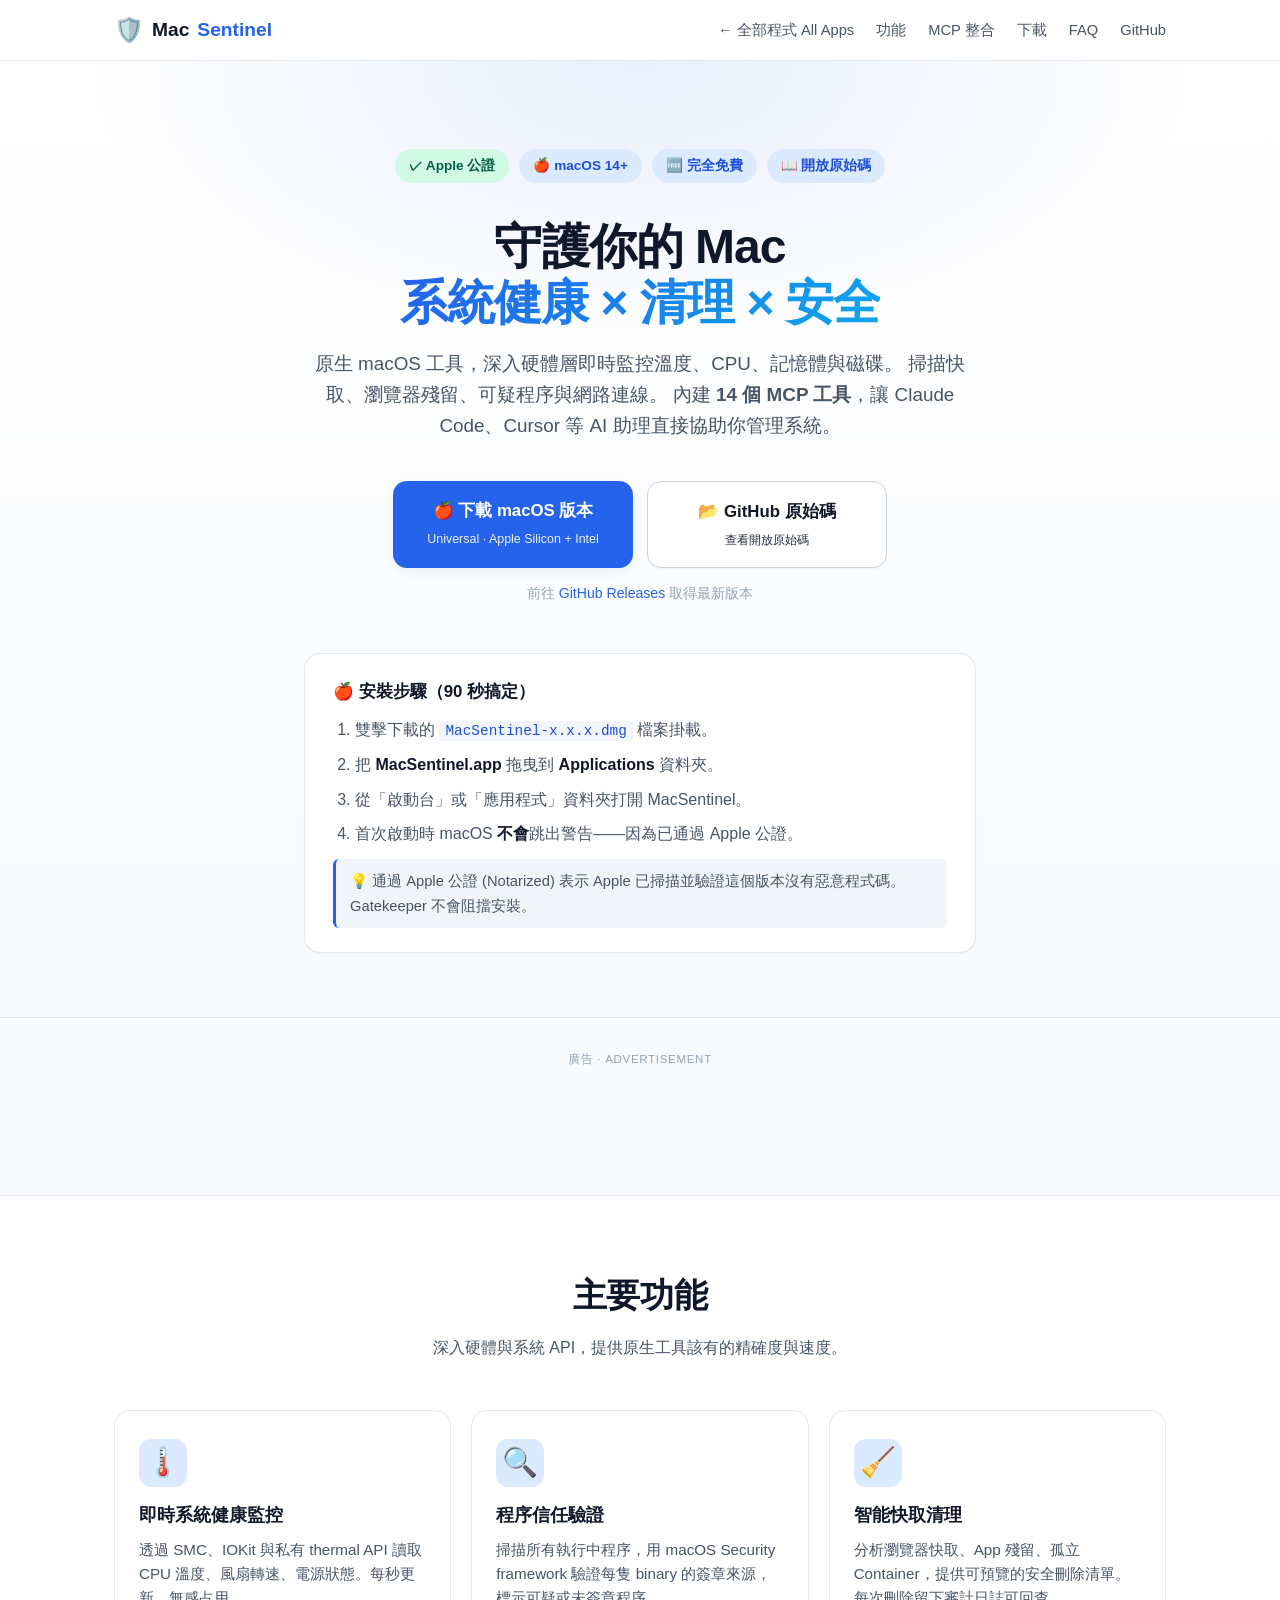
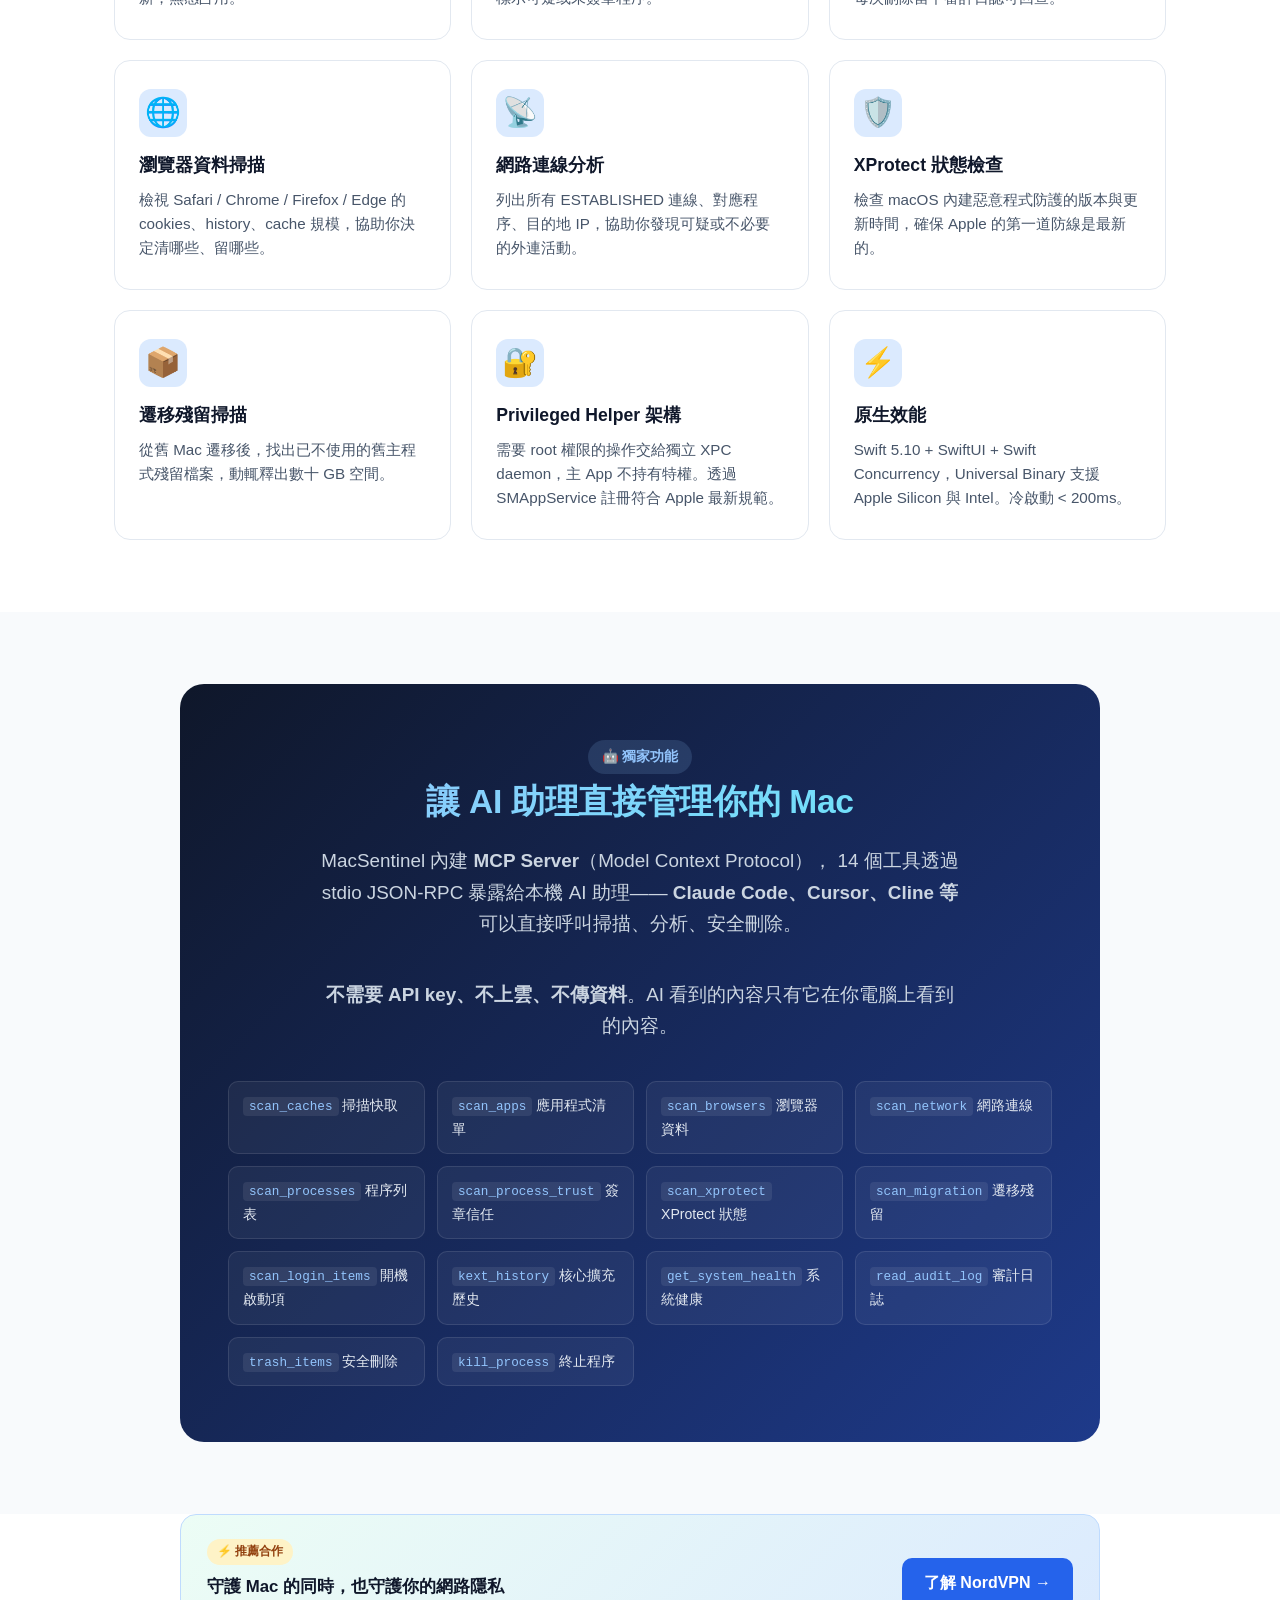
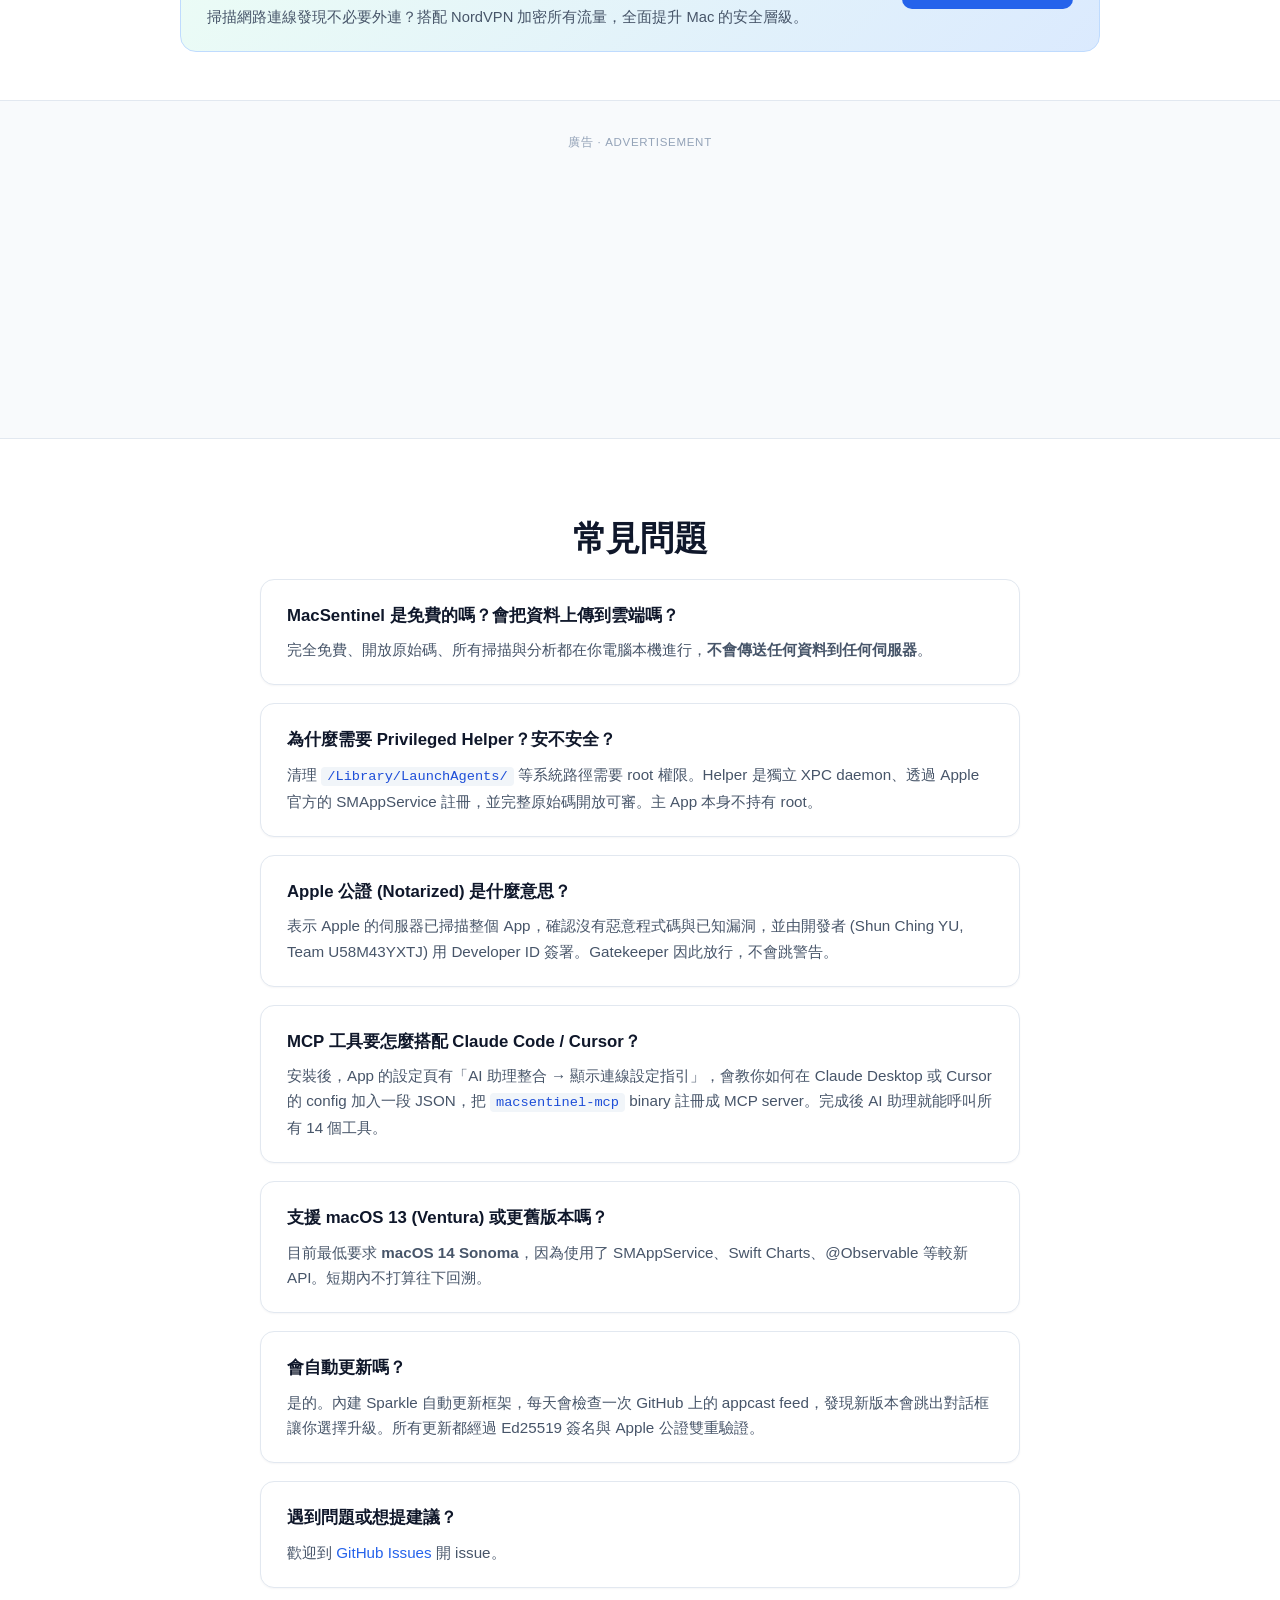
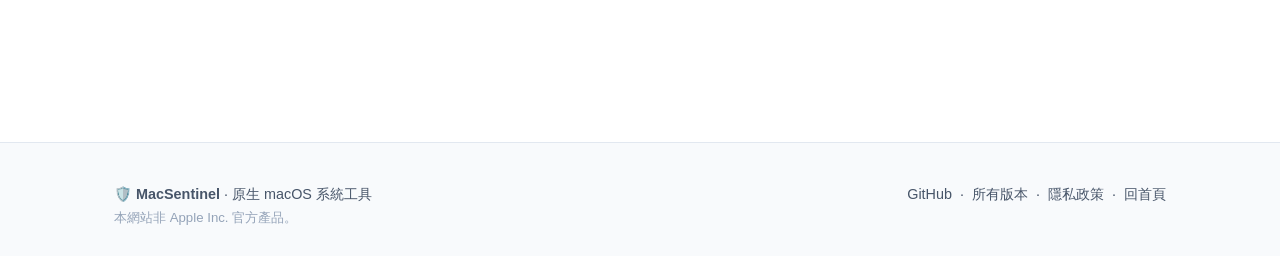
==== MacSentinel/index.html @ 698c3371 "Add MacSentinel landing page - Bright theme matching app's security/trust identity (blue-600 accent)" ====
<!DOCTYPE html>
<html lang="zh-TW">
<head>
  <meta charset="UTF-8" />
  <meta name="viewport" content="width=device-width, initial-scale=1.0" />
  <title>MacSentinel — 原生 macOS 系統優化與安全工具</title>
  <meta name="description" content="MacSentinel 是免費的原生 macOS 系統健康、清理與安全檢查工具，已通過 Apple 公證，內建 14 個 MCP 工具讓本機 AI 助理直接協助你管理系統。" />
  <meta name="keywords" content="MacSentinel, macOS, mac optimization, system cleanup, mac security, MCP, Claude Code, Cursor" />
  <meta name="theme-color" content="#2563eb" />

  <!-- Open Graph -->
  <meta property="og:title" content="MacSentinel — 原生 macOS 系統優化與安全工具" />
  <meta property="og:description" content="免費、Apple 公證、開源。內建 MCP 工具讓本機 AI 助理協助你的 Mac。" />
  <meta property="og:type" content="website" />
  <meta property="og:url" content="https://cenxialiu7-cloud.github.io/MacSentinel/" />

  <link rel="stylesheet" href="./style.css" />
  <link rel="icon" href="data:image/svg+xml,<svg xmlns='http://www.w3.org/2000/svg' viewBox='0 0 100 100'><text y='.9em' font-size='90'>🛡️</text></svg>" />

  <!-- 廣告：僅保留 /ads/*.html iframe 隔離橫幅；不載入任何全域追蹤或 popunder 腳本。 -->
</head>
<body>

  <!-- ─── Header ─── -->
  <header class="site-header">
    <div class="container header-inner">
      <a href="./" class="logo"><span class="logo-icon">🛡️</span> Mac<span>Sentinel</span></a>
      <nav>
        <a href="../">← 全部程式 All Apps</a>
        <a href="#features">功能</a>
        <a href="#mcp">MCP 整合</a>
        <a href="#download">下載</a>
        <a href="#faq">FAQ</a>
        <a href="https://github.com/cenxialiu7-cloud/MacSentinel" target="_blank" rel="noopener">GitHub</a>
      </nav>
    </div>
  </header>

  <!-- ─── Hero ─── -->
  <section class="hero">
    <div class="container">
      <div class="badges">
        <span class="badge success">✓ Apple 公證</span>
        <span class="badge">🍎 macOS 14+</span>
        <span class="badge">🆓 完全免費</span>
        <span class="badge">📖 開放原始碼</span>
      </div>

      <h1>
        守護你的 Mac<br/>
        <span class="gradient">系統健康 × 清理 × 安全</span>
      </h1>

      <p class="lead">
        原生 macOS 工具，深入硬體層即時監控溫度、CPU、記憶體與磁碟。
        掃描快取、瀏覽器殘留、可疑程序與網路連線。
        內建 <strong>14 個 MCP 工具</strong>，讓 Claude Code、Cursor 等 AI 助理直接協助你管理系統。
      </p>

      <!-- Download buttons — populated dynamically from the latest GitHub Release -->
      <div id="download" class="download-buttons">
        <a id="dl-mac" class="btn btn-primary" href="https://github.com/cenxialiu7-cloud/MacSentinel/releases/latest" rel="noopener">
          🍎 下載 macOS 版本
          <span class="btn-sub" id="dl-mac-sub">Universal · Apple Silicon + Intel</span>
        </a>
        <a class="btn btn-secondary" href="https://github.com/cenxialiu7-cloud/MacSentinel" target="_blank" rel="noopener">
          📂 GitHub 原始碼
          <span class="btn-sub">查看開放原始碼</span>
        </a>
      </div>
      <p class="version-note" id="version-note">正在載入最新版本…</p>

      <!-- Install instructions -->
      <div class="container install-guides">
        <div class="install-card">
          <h3>🍎 安裝步驟（90 秒搞定）</h3>
          <ol>
            <li>雙擊下載的 <code>MacSentinel-x.x.x.dmg</code> 檔案掛載。</li>
            <li>把 <strong>MacSentinel.app</strong> 拖曳到 <strong>Applications</strong> 資料夾。</li>
            <li>從「啟動台」或「應用程式」資料夾打開 MacSentinel。</li>
            <li>首次啟動時 macOS <strong>不會</strong>跳出警告——因為已通過 Apple 公證。</li>
          </ol>
          <p class="install-tip">
            💡 通過 Apple 公證 (Notarized) 表示 Apple 已掃描並驗證這個版本沒有惡意程式碼。
            Gatekeeper 不會阻擋安裝。
          </p>
        </div>
      </div>
    </div>
  </section>

  <!-- ═══ AD ZONE #1 — Leaderboard 728×90 ═══ -->
  <div class="ad-zone-wrap">
    <div class="ad-label">廣告 · Advertisement</div>
    <iframe src="../ads/lb728.html" width="728" height="90" scrolling="no" frameborder="0"
            style="border:0;overflow:hidden;max-width:100%" title="ad" loading="lazy"></iframe>
  </div>

  <!-- ─── Features ─── -->
  <section id="features" class="section">
    <div class="container">
      <h2>主要功能</h2>
      <p class="section-lead">深入硬體與系統 API，提供原生工具該有的精確度與速度。</p>

      <div class="feature-grid">
        <div class="feature-card">
          <div class="feature-icon">🌡️</div>
          <h3>即時系統健康監控</h3>
          <p>透過 SMC、IOKit 與私有 thermal API 讀取 CPU 溫度、風扇轉速、電源狀態。每秒更新，無感占用。</p>
        </div>

        <div class="feature-card">
          <div class="feature-icon">🔍</div>
          <h3>程序信任驗證</h3>
          <p>掃描所有執行中程序，用 macOS Security framework 驗證每隻 binary 的簽章來源，標示可疑或未簽章程序。</p>
        </div>

        <div class="feature-card">
          <div class="feature-icon">🧹</div>
          <h3>智能快取清理</h3>
          <p>分析瀏覽器快取、App 殘留、孤立 Container，提供可預覽的安全刪除清單。每次刪除留下審計日誌可回查。</p>
        </div>

        <div class="feature-card">
          <div class="feature-icon">🌐</div>
          <h3>瀏覽器資料掃描</h3>
          <p>檢視 Safari / Chrome / Firefox / Edge 的 cookies、history、cache 規模，協助你決定清哪些、留哪些。</p>
        </div>

        <div class="feature-card">
          <div class="feature-icon">📡</div>
          <h3>網路連線分析</h3>
          <p>列出所有 ESTABLISHED 連線、對應程序、目的地 IP，協助你發現可疑或不必要的外連活動。</p>
        </div>

        <div class="feature-card">
          <div class="feature-icon">🛡️</div>
          <h3>XProtect 狀態檢查</h3>
          <p>檢查 macOS 內建惡意程式防護的版本與更新時間，確保 Apple 的第一道防線是最新的。</p>
        </div>

        <div class="feature-card">
          <div class="feature-icon">📦</div>
          <h3>遷移殘留掃描</h3>
          <p>從舊 Mac 遷移後，找出已不使用的舊主程式殘留檔案，動輒釋出數十 GB 空間。</p>
        </div>

        <div class="feature-card">
          <div class="feature-icon">🔐</div>
          <h3>Privileged Helper 架構</h3>
          <p>需要 root 權限的操作交給獨立 XPC daemon，主 App 不持有特權。透過 SMAppService 註冊符合 Apple 最新規範。</p>
        </div>

        <div class="feature-card">
          <div class="feature-icon">⚡</div>
          <h3>原生效能</h3>
          <p>Swift 5.10 + SwiftUI + Swift Concurrency，Universal Binary 支援 Apple Silicon 與 Intel。冷啟動 &lt; 200ms。</p>
        </div>
      </div>
    </div>
  </section>

  <!-- ─── MCP highlight (unique selling point) ─── -->
  <section id="mcp" class="section section-alt">
    <div class="container">
      <div class="mcp-highlight">
        <span class="badge" style="background:rgba(147,197,253,0.15);color:#93c5fd">🤖 獨家功能</span>
        <h2>讓 AI 助理直接管理你的 Mac</h2>
        <p class="lead">
          MacSentinel 內建 <strong>MCP Server</strong>（Model Context Protocol），
          14 個工具透過 stdio JSON-RPC 暴露給本機 AI 助理——
          <strong>Claude Code、Cursor、Cline 等</strong>可以直接呼叫掃描、分析、安全刪除。
        </p>
        <p class="lead" style="margin-top:12px">
          <strong>不需要 API key、不上雲、不傳資料</strong>。AI 看到的內容只有它在你電腦上看到的內容。
        </p>

        <div class="mcp-tools">
          <div class="mcp-tool"><code>scan_caches</code> 掃描快取</div>
          <div class="mcp-tool"><code>scan_apps</code> 應用程式清單</div>
          <div class="mcp-tool"><code>scan_browsers</code> 瀏覽器資料</div>
          <div class="mcp-tool"><code>scan_network</code> 網路連線</div>
          <div class="mcp-tool"><code>scan_processes</code> 程序列表</div>
          <div class="mcp-tool"><code>scan_process_trust</code> 簽章信任</div>
          <div class="mcp-tool"><code>scan_xprotect</code> XProtect 狀態</div>
          <div class="mcp-tool"><code>scan_migration</code> 遷移殘留</div>
          <div class="mcp-tool"><code>scan_login_items</code> 開機啟動項</div>
          <div class="mcp-tool"><code>kext_history</code> 核心擴充歷史</div>
          <div class="mcp-tool"><code>get_system_health</code> 系統健康</div>
          <div class="mcp-tool"><code>read_audit_log</code> 審計日誌</div>
          <div class="mcp-tool"><code>trash_items</code> 安全刪除</div>
          <div class="mcp-tool"><code>kill_process</code> 終止程序</div>
        </div>
      </div>
    </div>
  </section>

  <!-- ─── Sponsor / VPN affiliate banner ─── -->
  <section class="section" style="padding-top:0; padding-bottom:48px;">
    <div class="container">
      <div class="sponsor-banner">
        <div class="sponsor-text">
          <span class="sponsor-badge">⚡ 推薦合作</span>
          <h4>守護 Mac 的同時，也守護你的網路隱私</h4>
          <p>掃描網路連線發現不必要外連？搭配 NordVPN 加密所有流量，全面提升 Mac 的安全層級。</p>
        </div>
        <a class="sponsor-btn" href="https://nordvpn.com/?utm_source=macsentinel&utm_medium=landing&utm_campaign=sponsor" target="_blank" rel="noopener nofollow sponsored">
          了解 NordVPN →
        </a>
      </div>
    </div>
  </section>

  <!-- ═══ AD ZONE #2 — Rectangle 300×250 ═══ -->
  <div class="ad-zone-wrap">
    <div class="ad-label">廣告 · Advertisement</div>
    <iframe src="../ads/rect300.html" width="300" height="250" scrolling="no" frameborder="0"
            style="border:0;overflow:hidden;max-width:100%" title="ad" loading="lazy"></iframe>
  </div>

  <!-- ─── FAQ ─── -->
  <section id="faq" class="section">
    <div class="container">
      <h2>常見問題</h2>

      <div class="faq-item">
        <h3>MacSentinel 是免費的嗎？會把資料上傳到雲端嗎？</h3>
        <p>完全免費、開放原始碼、所有掃描與分析都在你電腦本機進行，<strong>不會傳送任何資料到任何伺服器</strong>。</p>
      </div>

      <div class="faq-item">
        <h3>為什麼需要 Privileged Helper？安不安全？</h3>
        <p>清理 <code>/Library/LaunchAgents/</code> 等系統路徑需要 root 權限。Helper 是獨立 XPC daemon、透過 Apple 官方的 SMAppService 註冊，並完整原始碼開放可審。主 App 本身不持有 root。</p>
      </div>

      <div class="faq-item">
        <h3>Apple 公證 (Notarized) 是什麼意思？</h3>
        <p>表示 Apple 的伺服器已掃描整個 App，確認沒有惡意程式碼與已知漏洞，並由開發者 (Shun Ching YU, Team U58M43YXTJ) 用 Developer ID 簽署。Gatekeeper 因此放行，不會跳警告。</p>
      </div>

      <div class="faq-item">
        <h3>MCP 工具要怎麼搭配 Claude Code / Cursor？</h3>
        <p>安裝後，App 的設定頁有「AI 助理整合 → 顯示連線設定指引」，會教你如何在 Claude Desktop 或 Cursor 的 config 加入一段 JSON，把 <code>macsentinel-mcp</code> binary 註冊成 MCP server。完成後 AI 助理就能呼叫所有 14 個工具。</p>
      </div>

      <div class="faq-item">
        <h3>支援 macOS 13 (Ventura) 或更舊版本嗎？</h3>
        <p>目前最低要求 <strong>macOS 14 Sonoma</strong>，因為使用了 SMAppService、Swift Charts、@Observable 等較新 API。短期內不打算往下回溯。</p>
      </div>

      <div class="faq-item">
        <h3>會自動更新嗎？</h3>
        <p>是的。內建 Sparkle 自動更新框架，每天會檢查一次 GitHub 上的 appcast feed，發現新版本會跳出對話框讓你選擇升級。所有更新都經過 Ed25519 簽名與 Apple 公證雙重驗證。</p>
      </div>

      <div class="faq-item">
        <h3>遇到問題或想提建議？</h3>
        <p>歡迎到 <a href="https://github.com/cenxialiu7-cloud/MacSentinel/issues" target="_blank" rel="noopener">GitHub Issues</a> 開 issue。</p>
      </div>
    </div>
  </section>

  <!-- ─── Footer ─── -->
  <footer class="site-footer">
    <div class="container footer-inner">
      <div>
        🛡️ <strong>MacSentinel</strong> · 原生 macOS 系統工具<br/>
        <span class="muted">本網站非 Apple Inc. 官方產品。</span>
      </div>
      <div>
        <a href="https://github.com/cenxialiu7-cloud/MacSentinel" target="_blank" rel="noopener">GitHub</a>
        &nbsp;·&nbsp;
        <a href="https://github.com/cenxialiu7-cloud/MacSentinel/releases" target="_blank" rel="noopener">所有版本</a>
        &nbsp;·&nbsp;
        <a href="../privacy.html">隱私政策</a>
        &nbsp;·&nbsp;
        <a href="../">回首頁</a>
      </div>
    </div>
  </footer>

  <script src="./app.js"></script>
</body>
</html>
---- MacSentinel/style.css ----
/* MacSentinel landing page — bright theme matching the security tool's identity.
   Color: trust-blue accent (shield ↔ security ↔ Apple system aesthetic) */

:root {
  --bg:           #ffffff;
  --bg-alt:       #f8fafc;          /* slate-50 */
  --bg-soft:      #f1f5f9;          /* slate-100 */
  --card:         #ffffff;
  --card-hover:   #f8fafc;
  --border:       #e2e8f0;          /* slate-200 */
  --border-strong:#cbd5e1;          /* slate-300 */
  --text:         #0f172a;          /* slate-900 */
  --text-dim:     #475569;          /* slate-600 */
  --muted:        #94a3b8;          /* slate-400 */
  --accent:       #2563eb;          /* blue-600 — security / trust */
  --accent-hover: #1d4ed8;          /* blue-700 */
  --accent-soft:  #dbeafe;          /* blue-100 */
  --success:      #059669;          /* emerald-600 */
  --shadow-sm:    0 1px 2px rgba(15,23,42,0.04);
  --shadow:       0 4px 12px rgba(15,23,42,0.06);
  --shadow-lg:    0 10px 30px rgba(15,23,42,0.10);
}

* { box-sizing: border-box; margin: 0; padding: 0; }

html, body {
  font-family: -apple-system, BlinkMacSystemFont, "SF Pro Text", "Segoe UI",
               "Noto Sans TC", "PingFang TC", sans-serif;
  background: var(--bg);
  color: var(--text);
  line-height: 1.65;
  -webkit-font-smoothing: antialiased;
  -moz-osx-font-smoothing: grayscale;
}

.container { max-width: 1100px; margin: 0 auto; padding: 0 24px; }
.accent { color: var(--accent); }
.muted  { color: var(--muted); font-size: 0.92em; }
a       { color: var(--accent); text-decoration: none; }
a:hover { color: var(--accent-hover); text-decoration: underline; }
code {
  font-family: ui-monospace, "SF Mono", Menlo, Consolas, monospace;
  background: var(--bg-soft);
  padding: 2px 6px;
  border-radius: 4px;
  font-size: 0.9em;
  color: var(--accent-hover);
}

/* ─── Header ───────────────────────────────────────────────────────── */
.site-header {
  background: rgba(255,255,255,0.85);
  backdrop-filter: saturate(180%) blur(12px);
  -webkit-backdrop-filter: saturate(180%) blur(12px);
  border-bottom: 1px solid var(--border);
  position: sticky; top: 0; z-index: 100;
}
.header-inner {
  display: flex; align-items: center; justify-content: space-between;
  height: 60px;
}
.logo {
  font-size: 1.2rem; font-weight: 700; color: var(--text);
  display: inline-flex; align-items: center; gap: 8px;
}
.logo .logo-icon { font-size: 1.5rem; }
.logo span { color: var(--accent); }
.site-header nav { display: flex; gap: 22px; flex-wrap: wrap; }
.site-header nav a {
  color: var(--text-dim); font-size: 0.92rem; font-weight: 500;
  transition: color 0.15s;
}
.site-header nav a:hover { color: var(--accent); text-decoration: none; }

/* ─── Hero ─────────────────────────────────────────────────────────── */
.hero {
  padding: 88px 0 64px;
  text-align: center;
  background:
    radial-gradient(ellipse 800px 400px at 50% 0%, rgba(37,99,235,0.10), transparent 70%),
    linear-gradient(180deg, var(--bg) 0%, var(--bg-alt) 100%);
}
.hero h1 {
  font-size: 3rem; line-height: 1.15; margin-bottom: 18px;
  font-weight: 800; letter-spacing: -0.02em;
}
.hero h1 .gradient {
  background: linear-gradient(135deg, var(--accent) 0%, #0ea5e9 100%);
  -webkit-background-clip: text;
  background-clip: text;
  color: transparent;
}
.lead {
  font-size: 1.18rem; color: var(--text-dim);
  max-width: 680px; margin: 0 auto 40px;
}
.badges {
  display: flex; gap: 10px; justify-content: center; margin-bottom: 36px;
  flex-wrap: wrap;
}
.badge {
  display: inline-flex; align-items: center; gap: 6px;
  background: var(--accent-soft); color: var(--accent-hover);
  padding: 6px 14px; border-radius: 999px;
  font-size: 0.85rem; font-weight: 600;
}
.badge.success { background: #d1fae5; color: #065f46; }

.download-buttons {
  display: flex; flex-wrap: wrap; gap: 14px;
  justify-content: center; margin-bottom: 14px;
}
.btn {
  display: inline-flex; flex-direction: column; align-items: center;
  padding: 16px 32px; border-radius: 14px;
  font-weight: 600; font-size: 1.05rem;
  transition: transform 0.15s, box-shadow 0.15s, background 0.15s;
  min-width: 240px;
}
.btn:hover { text-decoration: none; transform: translateY(-2px); }
.btn-primary {
  background: var(--accent); color: #fff;
  box-shadow: var(--shadow);
}
.btn-primary:hover {
  background: var(--accent-hover);
  box-shadow: var(--shadow-lg);
  color: #fff;
}
.btn-secondary {
  background: var(--card); color: var(--text);
  border: 1px solid var(--border-strong);
  box-shadow: var(--shadow-sm);
}
.btn-secondary:hover { background: var(--bg-soft); color: var(--text); }
.btn-sub { font-size: 0.78rem; font-weight: 400; opacity: 0.9; margin-top: 4px; }
.version-note { color: var(--muted); font-size: 0.88rem; margin-top: 10px; }

/* ─── Install card ─────────────────────────────────────────────────── */
.install-guides {
  margin-top: 48px;
  display: grid;
  grid-template-columns: 1fr;
  gap: 16px;
  max-width: 720px;
}
.install-card {
  background: var(--card);
  border: 1px solid var(--border);
  border-radius: 16px;
  padding: 24px 28px;
  box-shadow: var(--shadow-sm);
  text-align: left;
}
.install-card h3 { font-size: 1.05rem; margin-bottom: 12px; }
.install-card ol { padding-left: 22px; }
.install-card li { margin-bottom: 8px; color: var(--text-dim); }
.install-card li strong { color: var(--text); }
.install-tip {
  margin-top: 12px;
  background: var(--bg-soft);
  border-left: 3px solid var(--accent);
  padding: 10px 14px;
  border-radius: 6px;
  color: var(--text-dim);
  font-size: 0.92rem;
}

/* ─── Ad zone ──────────────────────────────────────────────────────── */
.ad-zone-wrap {
  display: flex; flex-direction: column; align-items: center;
  padding: 32px 16px; gap: 4px;
  background: var(--bg-alt);
  border-top: 1px solid var(--border);
  border-bottom: 1px solid var(--border);
}
.ad-label {
  color: var(--muted); font-size: 0.72rem;
  text-transform: uppercase; letter-spacing: 0.06em;
}

/* ─── Sections ─────────────────────────────────────────────────────── */
.section { padding: 72px 0; }
.section-alt { background: var(--bg-alt); }
.section h2 {
  font-size: 2.1rem; text-align: center; margin-bottom: 12px;
  font-weight: 700; letter-spacing: -0.01em;
}
.section-lead {
  text-align: center; color: var(--text-dim);
  max-width: 600px; margin: 0 auto 48px;
}

/* ─── Feature grid ─────────────────────────────────────────────────── */
.feature-grid {
  display: grid;
  grid-template-columns: repeat(auto-fit, minmax(280px, 1fr));
  gap: 20px;
}
.feature-card {
  background: var(--card);
  border: 1px solid var(--border);
  border-radius: 16px;
  padding: 28px 24px;
  transition: border-color 0.15s, transform 0.15s, box-shadow 0.15s;
}
.feature-card:hover {
  border-color: var(--accent);
  transform: translateY(-3px);
  box-shadow: var(--shadow);
}
.feature-icon {
  font-size: 1.8rem; margin-bottom: 14px;
  display: inline-flex; align-items: center; justify-content: center;
  width: 48px; height: 48px;
  background: var(--accent-soft); border-radius: 12px;
}
.feature-card h3 {
  font-size: 1.1rem; margin-bottom: 8px;
  font-weight: 600;
}
.feature-card p {
  color: var(--text-dim); font-size: 0.95rem;
  line-height: 1.6;
}

/* ─── MCP highlight section ────────────────────────────────────────── */
.mcp-highlight {
  background: linear-gradient(135deg, #0f172a 0%, #1e3a8a 100%);
  color: #f1f5f9;
  border-radius: 24px;
  padding: 56px 48px;
  margin: 0 auto;
  max-width: 920px;
  text-align: center;
}
.mcp-highlight h2 {
  color: #fff; margin-bottom: 16px;
  background: linear-gradient(135deg, #93c5fd 0%, #67e8f9 100%);
  -webkit-background-clip: text;
  background-clip: text;
  color: transparent;
}
.mcp-highlight .lead { color: #cbd5e1; max-width: 640px; }
.mcp-tools {
  display: grid;
  grid-template-columns: repeat(auto-fit, minmax(180px, 1fr));
  gap: 12px;
  margin-top: 32px;
  text-align: left;
}
.mcp-tool {
  background: rgba(255,255,255,0.05);
  border: 1px solid rgba(255,255,255,0.1);
  border-radius: 10px;
  padding: 12px 14px;
  font-size: 0.88rem;
  color: #e2e8f0;
}
.mcp-tool code { background: rgba(255,255,255,0.08); color: #93c5fd; }

/* ─── FAQ ──────────────────────────────────────────────────────────── */
.faq-item {
  max-width: 760px; margin: 0 auto 18px;
  background: var(--card);
  border: 1px solid var(--border);
  border-radius: 14px;
  padding: 22px 26px;
  box-shadow: var(--shadow-sm);
}
.faq-item h3 {
  font-size: 1.05rem; margin-bottom: 8px; color: var(--text);
}
.faq-item p { color: var(--text-dim); font-size: 0.95rem; }

/* ─── Sponsor / VPN affiliate banner ───────────────────────────────── */
.sponsor-banner {
  max-width: 920px; margin: 0 auto;
  background: linear-gradient(135deg, #ecfdf5 0%, #dbeafe 100%);
  border: 1px solid #bfdbfe;
  border-radius: 16px;
  padding: 22px 26px;
  display: flex; align-items: center; justify-content: space-between;
  gap: 20px; flex-wrap: wrap;
}
.sponsor-text { flex: 1; min-width: 240px; }
.sponsor-badge {
  display: inline-block;
  background: #fef3c7; color: #92400e;
  padding: 3px 10px; border-radius: 999px;
  font-size: 0.75rem; font-weight: 700; margin-bottom: 8px;
}
.sponsor-text h4 { font-size: 1.05rem; margin-bottom: 4px; }
.sponsor-text p { color: var(--text-dim); font-size: 0.92rem; }
.sponsor-btn {
  background: var(--accent); color: #fff;
  padding: 12px 22px; border-radius: 10px;
  font-weight: 600; white-space: nowrap;
}
.sponsor-btn:hover { background: var(--accent-hover); color: #fff; text-decoration: none; }

/* ─── Footer ───────────────────────────────────────────────────────── */
.site-footer {
  background: var(--bg-alt);
  border-top: 1px solid var(--border);
  padding: 40px 0 32px;
  margin-top: 64px;
  color: var(--text-dim);
  font-size: 0.9rem;
}
.footer-inner {
  display: flex; justify-content: space-between;
  flex-wrap: wrap; gap: 20px;
}
.footer-inner a { color: var(--text-dim); }
.footer-inner a:hover { color: var(--accent); }

/* ─── Responsive ───────────────────────────────────────────────────── */
@media (max-width: 720px) {
  .hero h1 { font-size: 2.2rem; }
  .lead { font-size: 1.05rem; }
  .section { padding: 56px 0; }
  .section h2 { font-size: 1.7rem; }
  .mcp-highlight { padding: 40px 24px; border-radius: 16px; }
  .btn { min-width: 100%; }
}
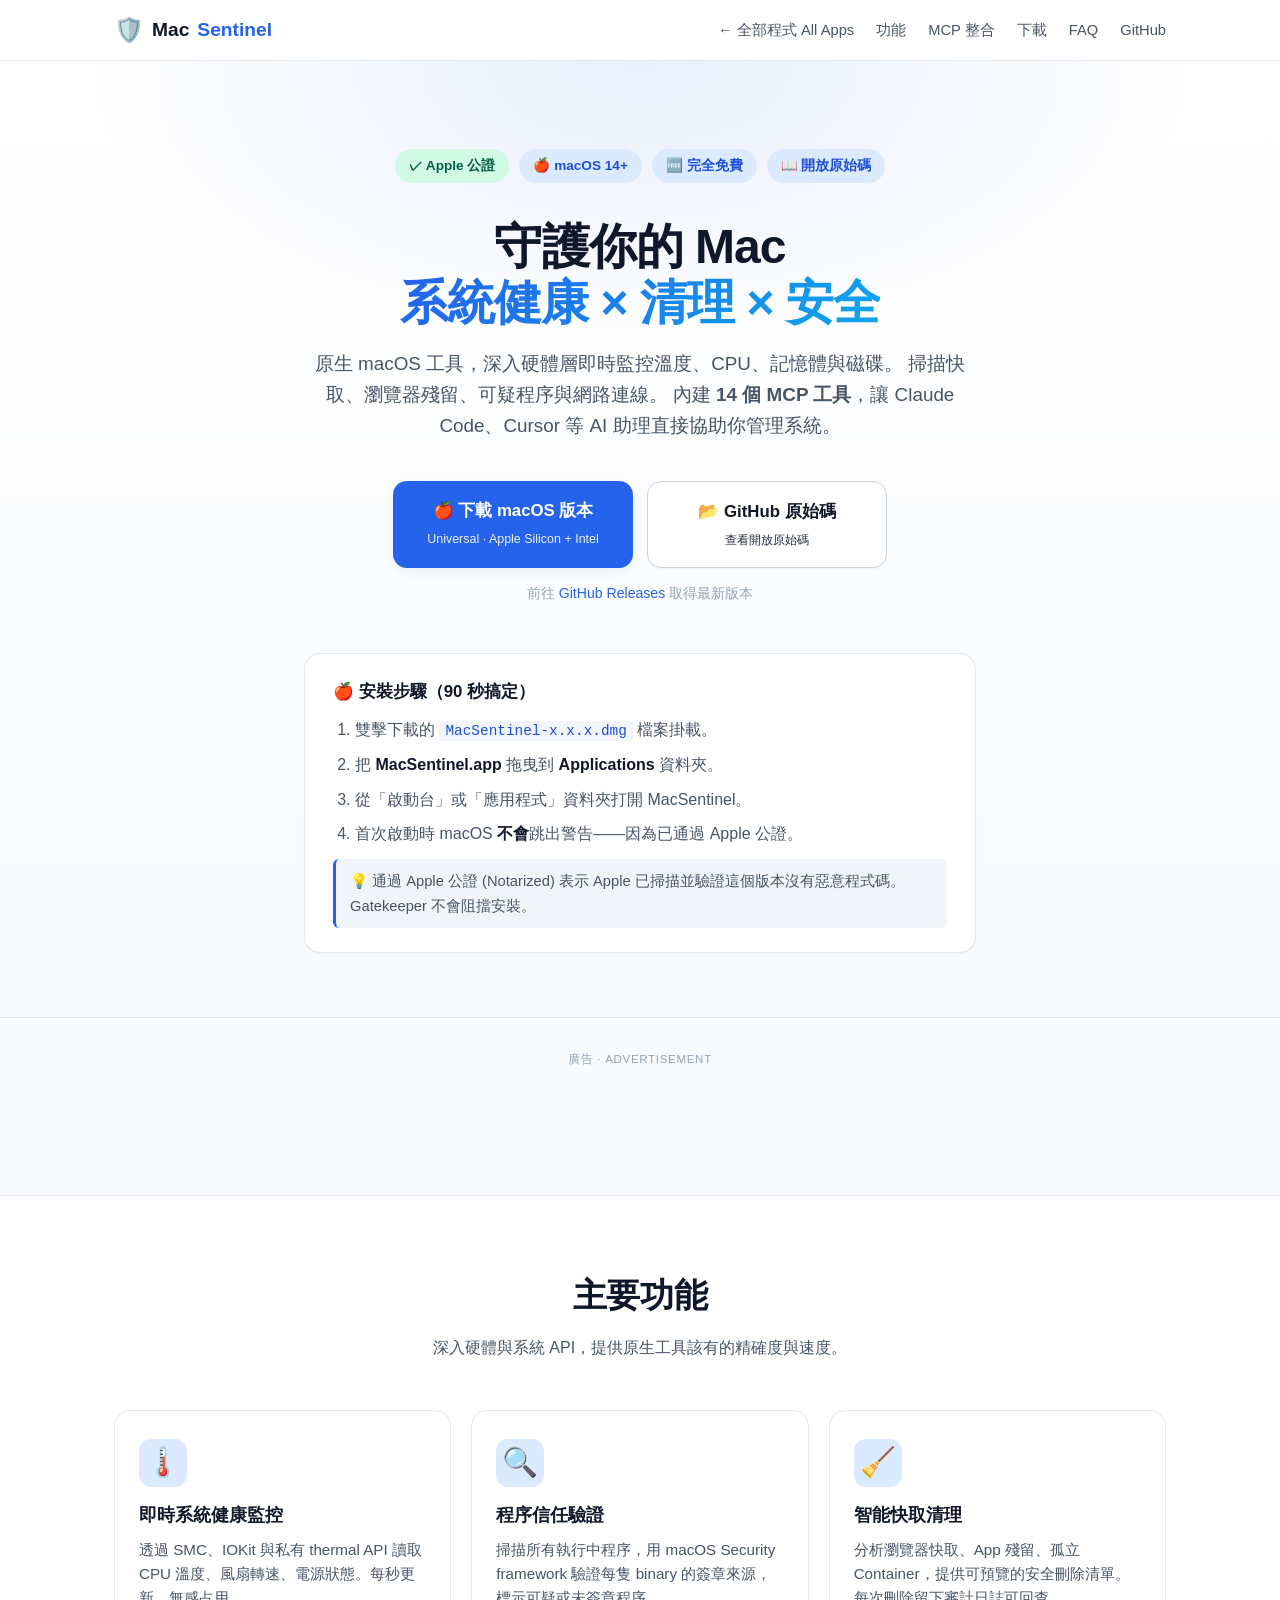
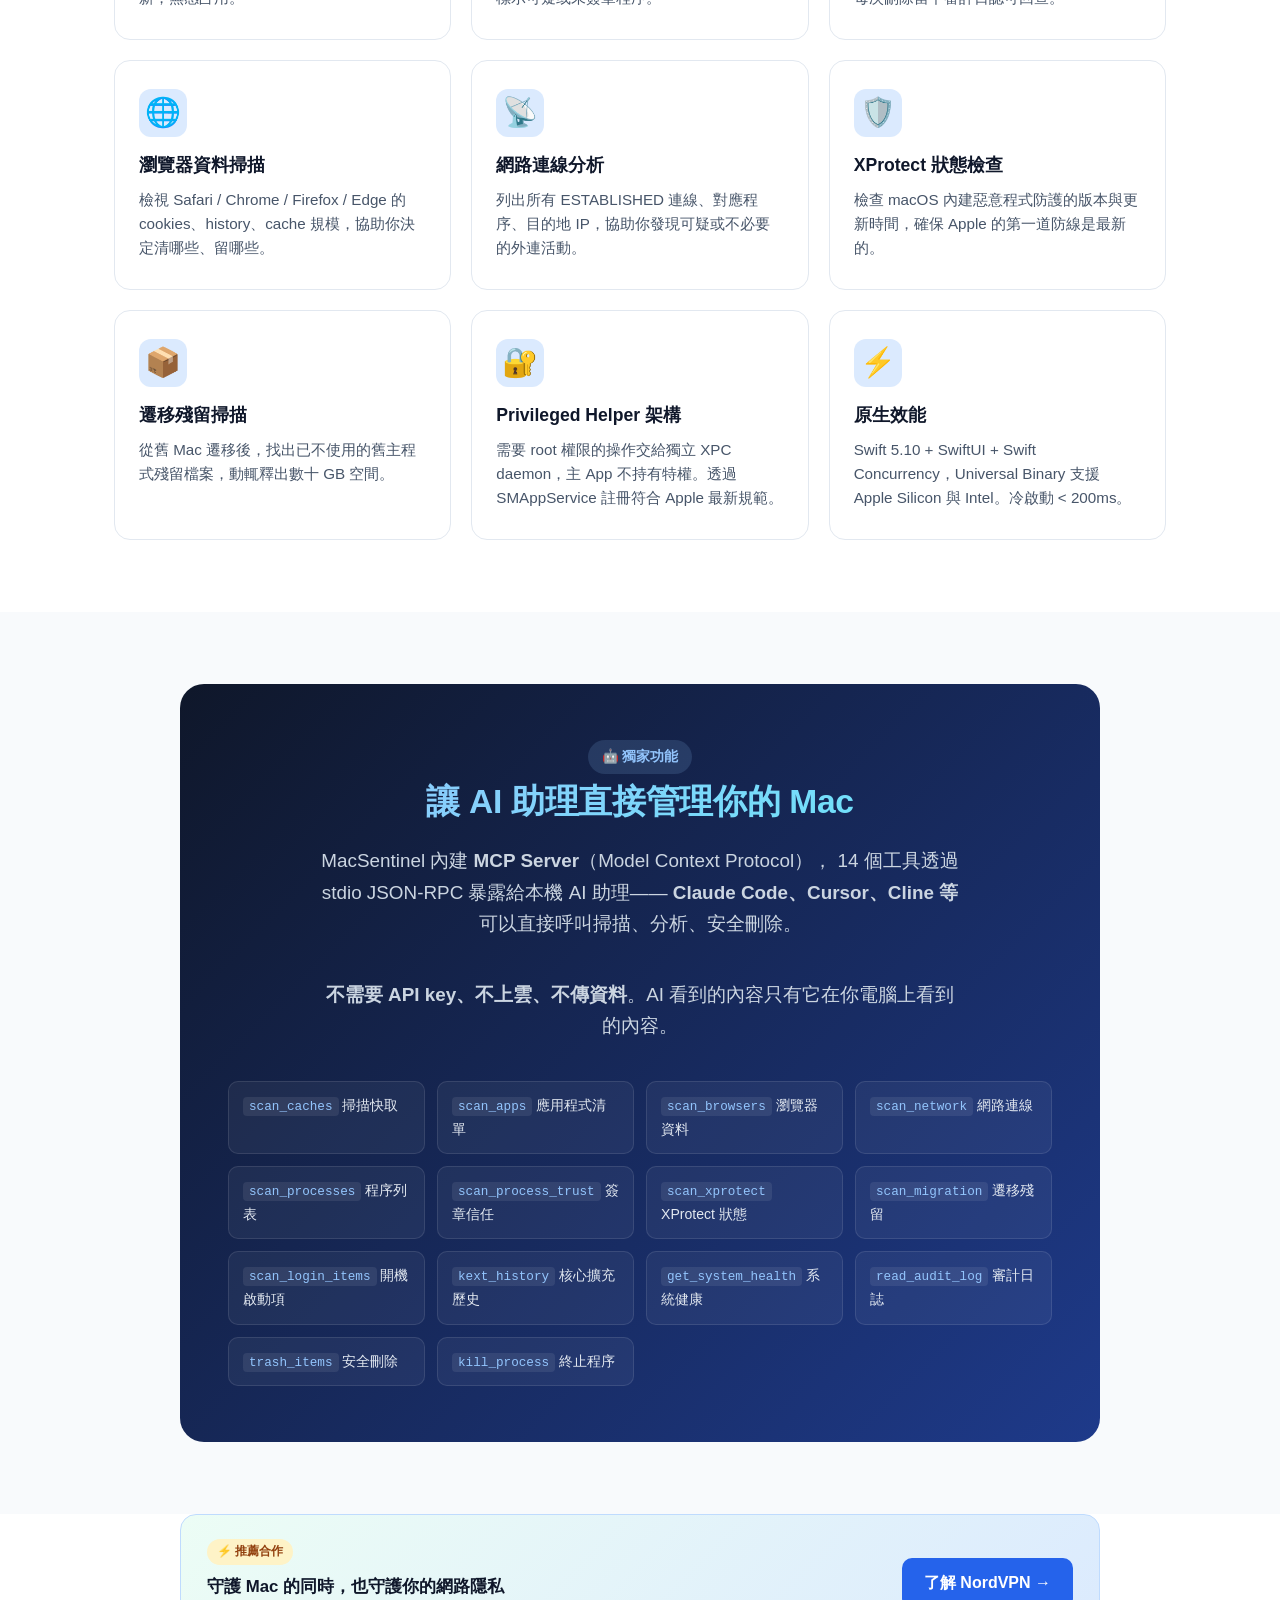
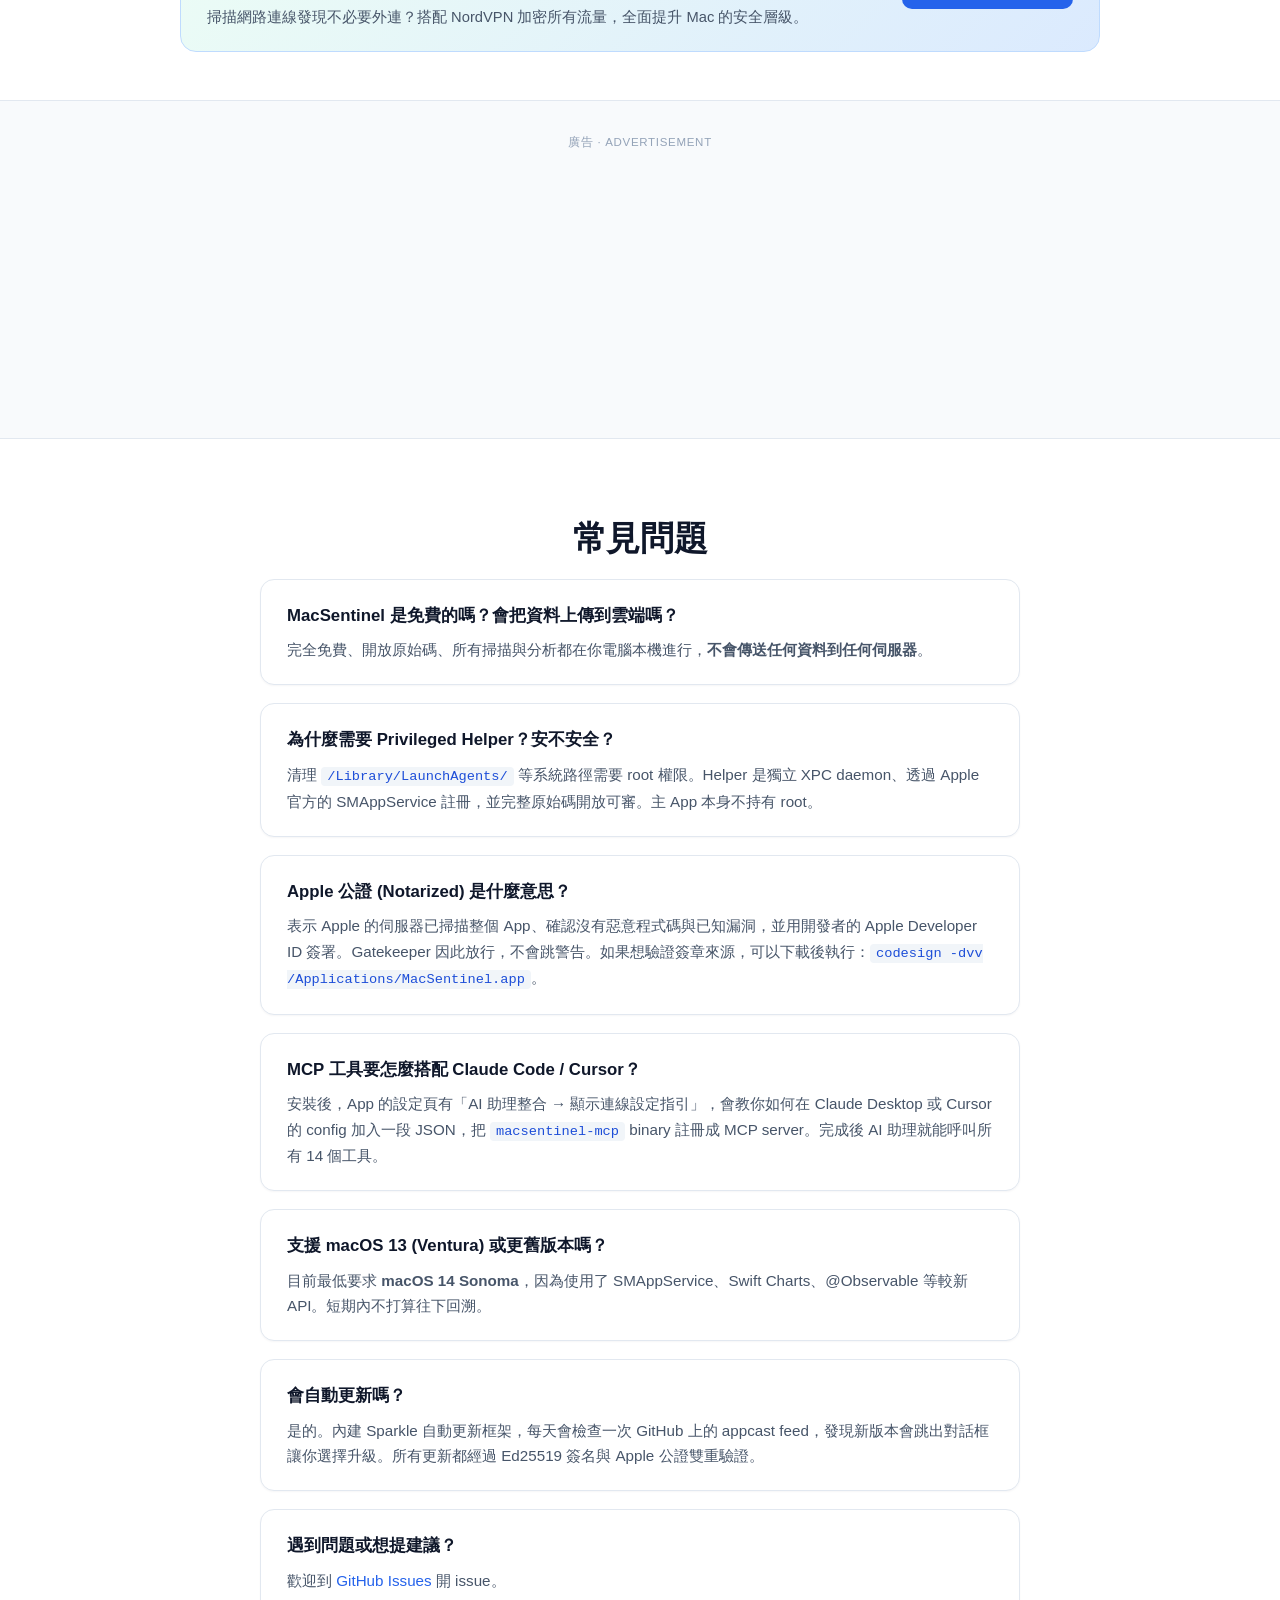
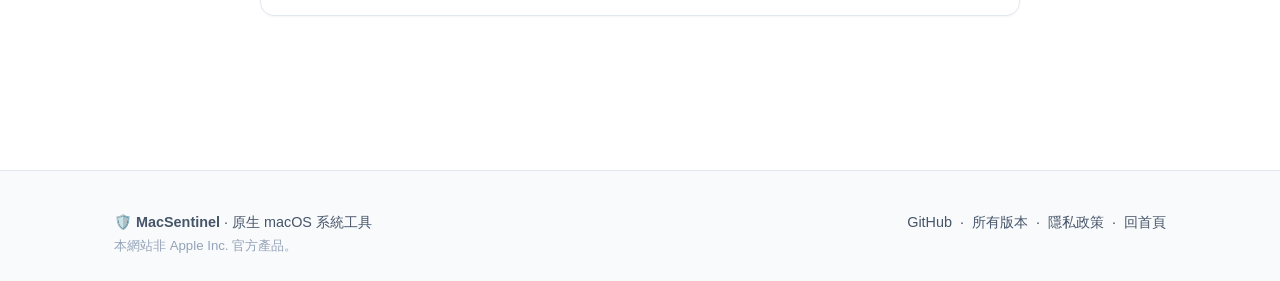
==== commit 12a825ac: "Remove developer real name and Team ID from FAQ Keep advice on how users can verify signature themse" ====
--- a/MacSentinel/index.html
+++ b/MacSentinel/index.html
@@ -235,7 +235,7 @@
 
       <div class="faq-item">
         <h3>Apple 公證 (Notarized) 是什麼意思？</h3>
-        <p>表示 Apple 的伺服器已掃描整個 App，確認沒有惡意程式碼與已知漏洞，並由開發者 (Shun Ching YU, Team U58M43YXTJ) 用 Developer ID 簽署。Gatekeeper 因此放行，不會跳警告。</p>
+        <p>表示 Apple 的伺服器已掃描整個 App、確認沒有惡意程式碼與已知漏洞，並用開發者的 Apple Developer ID 簽署。Gatekeeper 因此放行，不會跳警告。如果想驗證簽章來源，可以下載後執行：<code>codesign -dvv /Applications/MacSentinel.app</code>。</p>
       </div>
 
       <div class="faq-item">
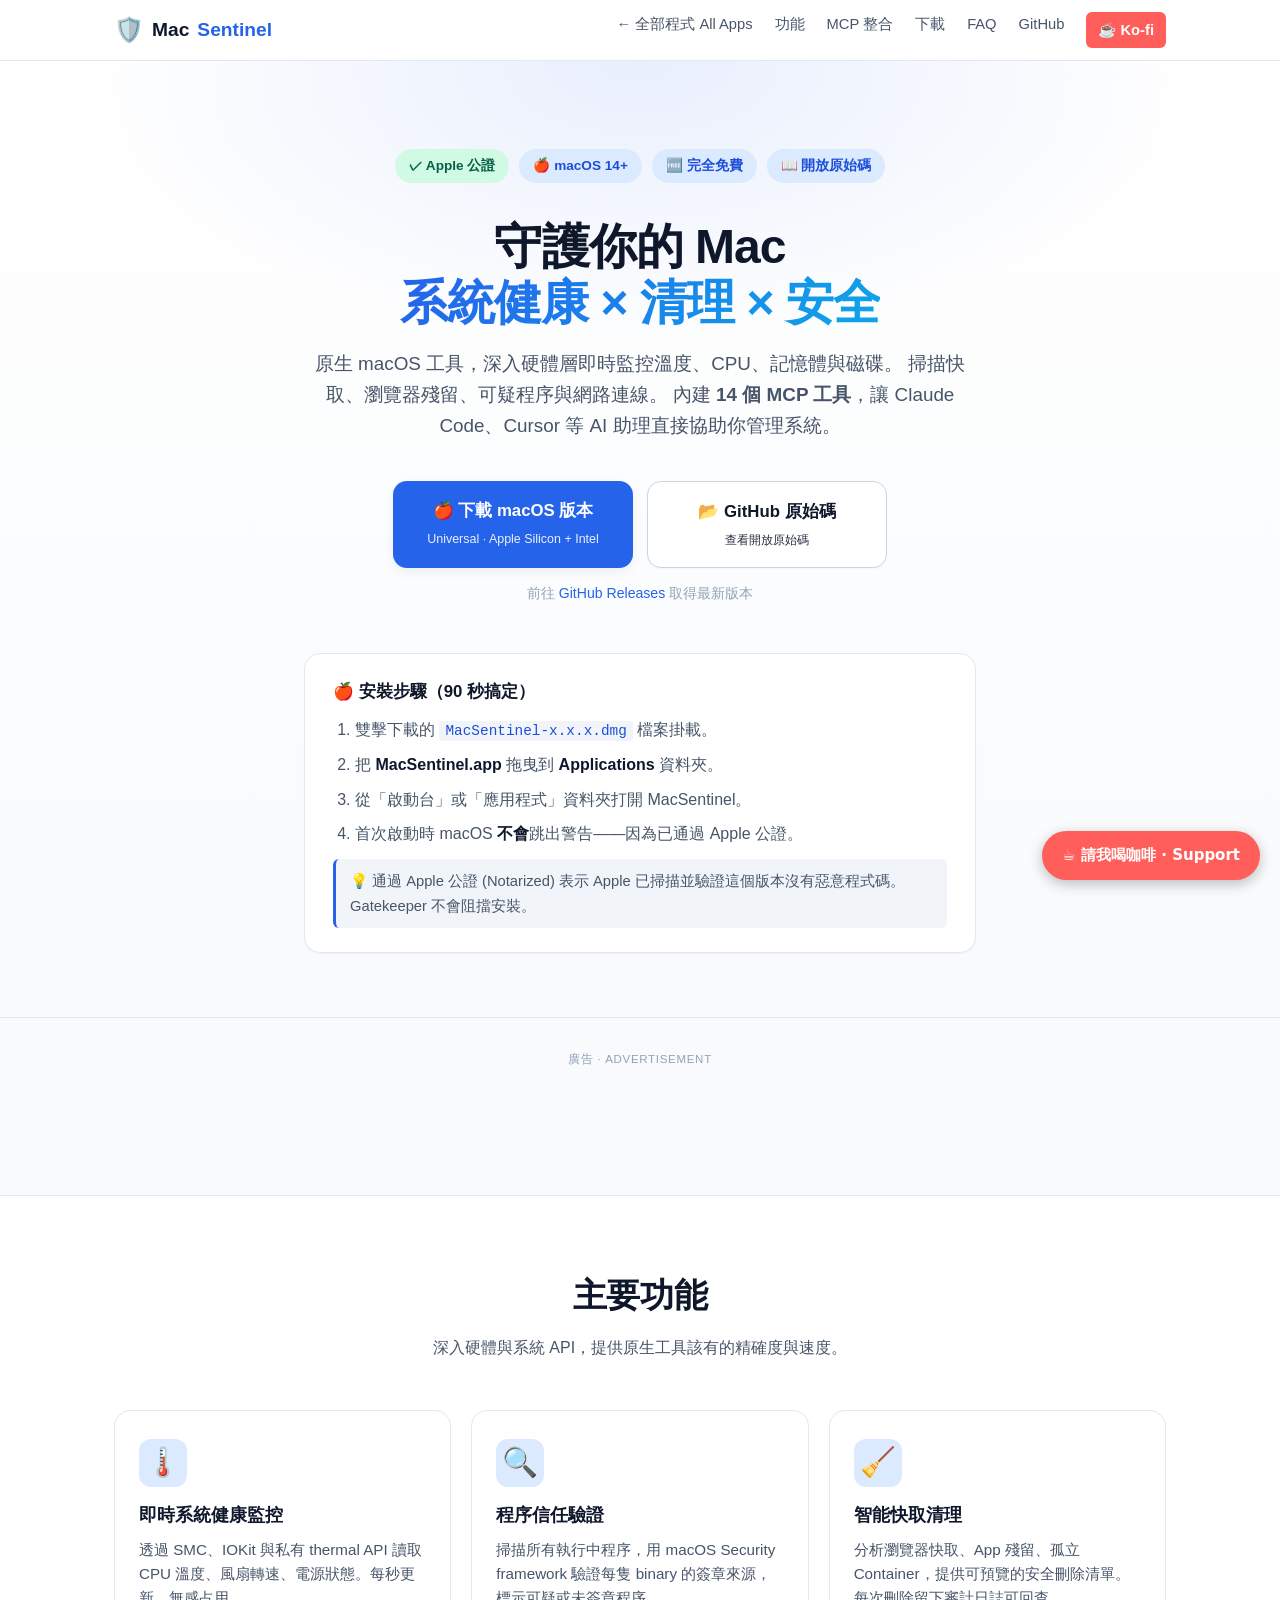
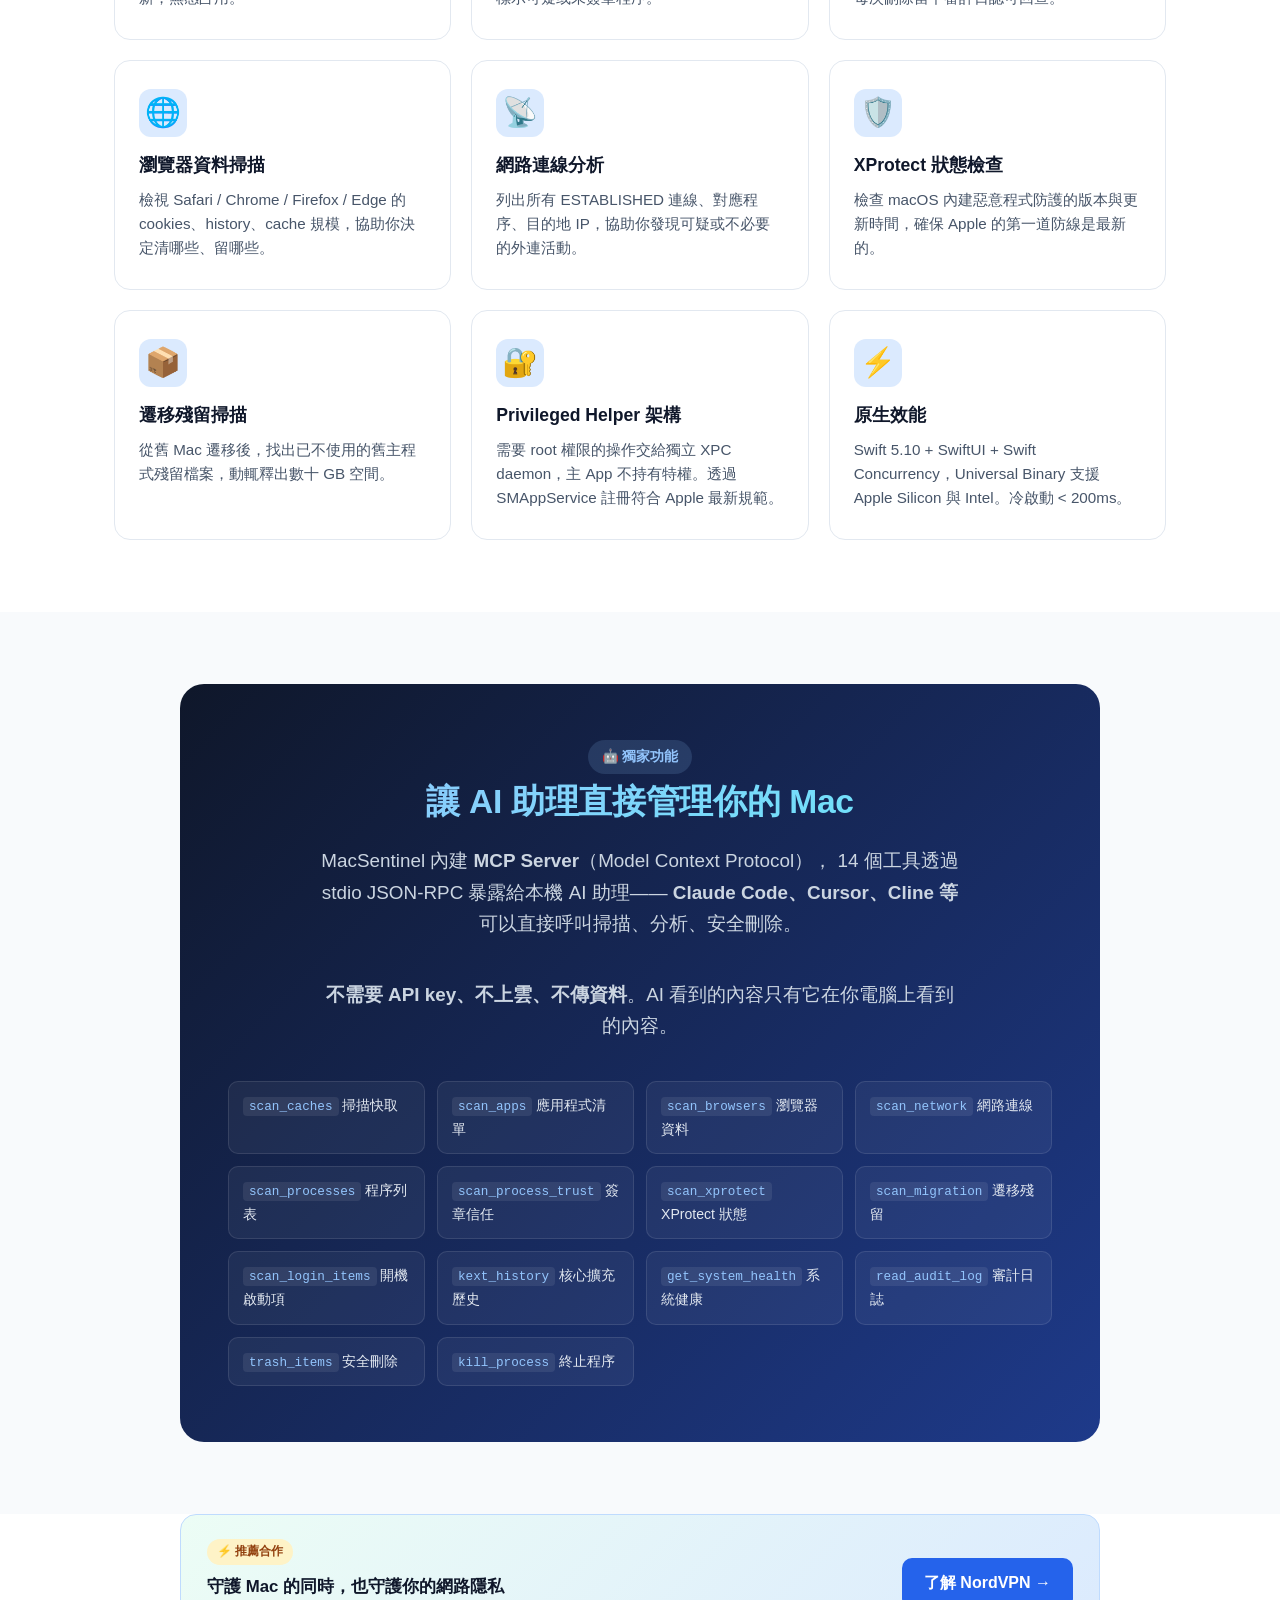
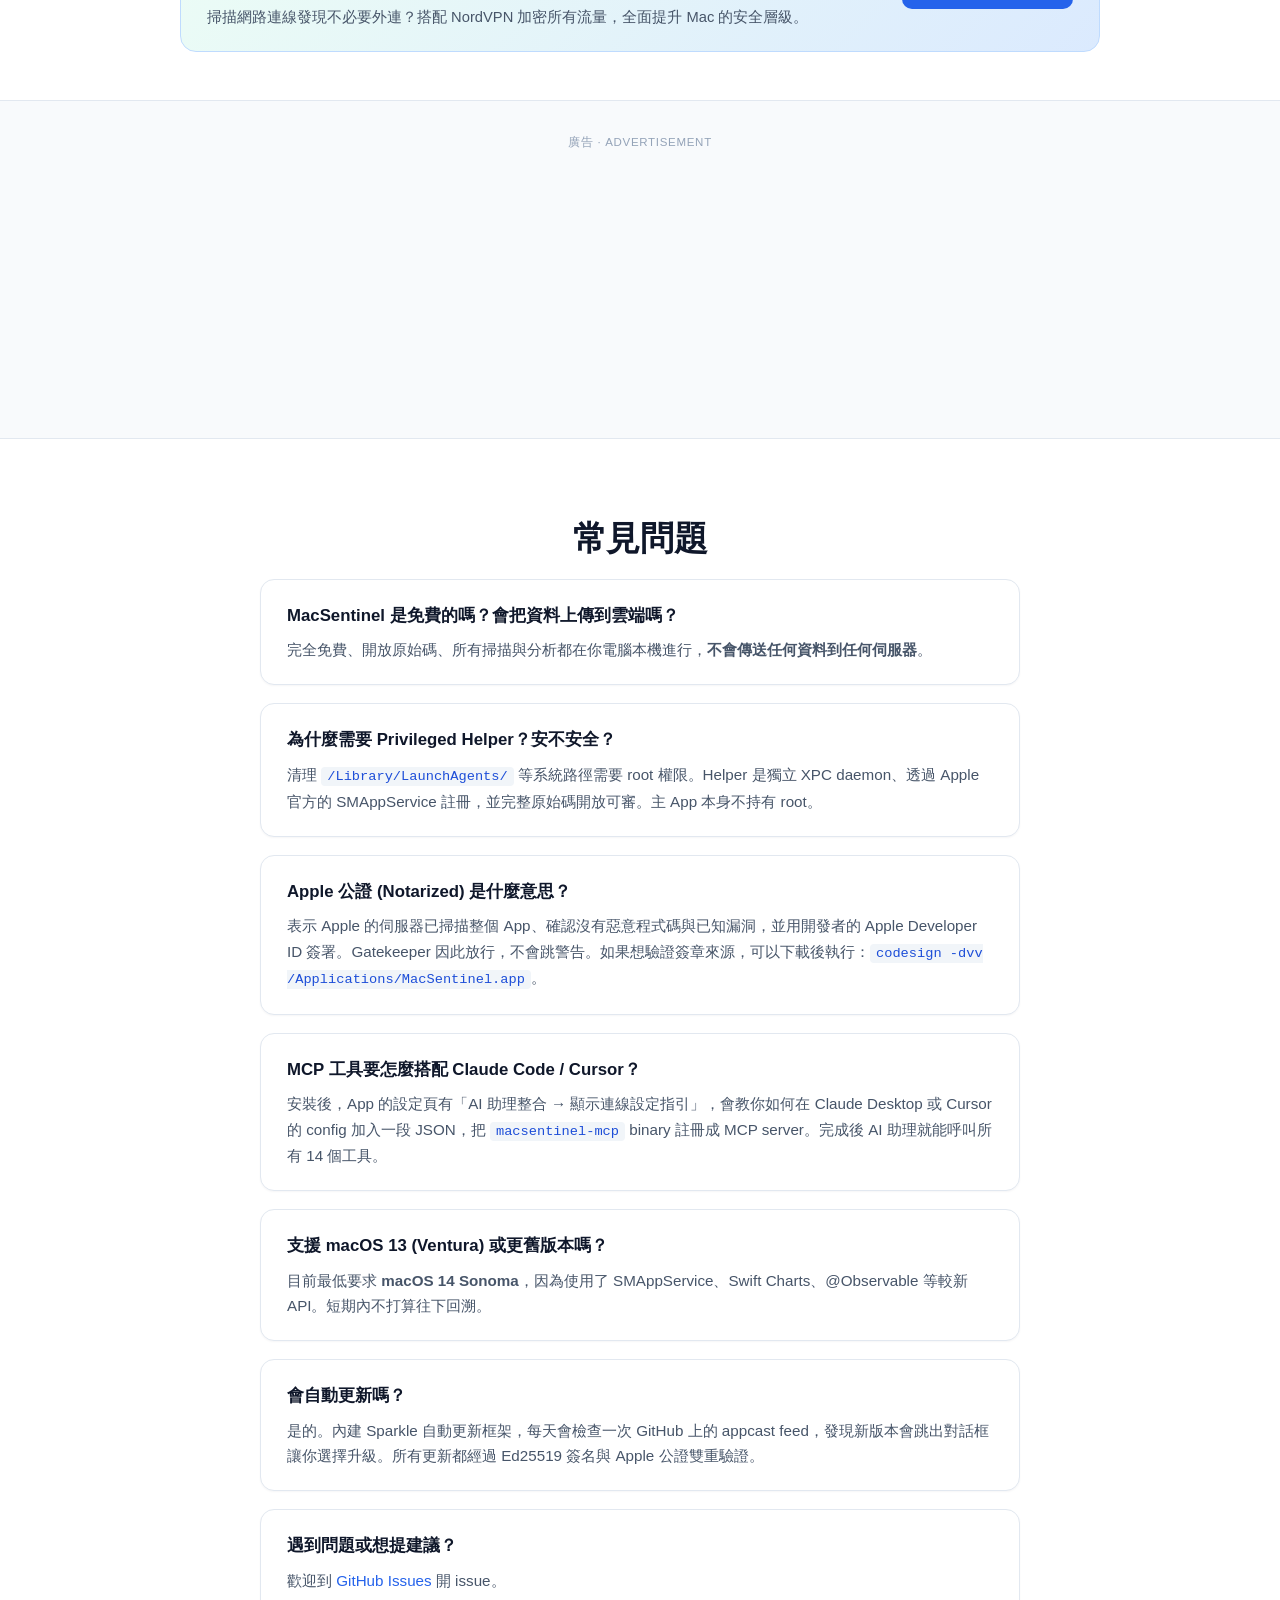
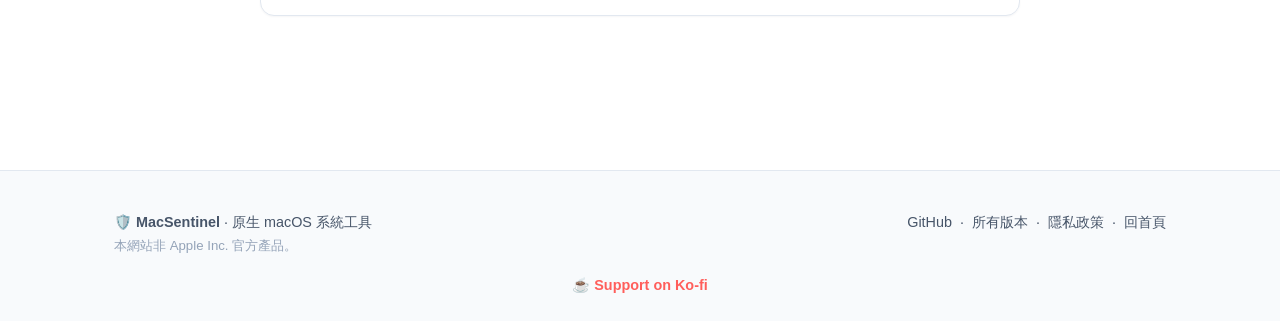
==== commit 60c78b7e: "Add Ko-fi support links to all pages - Floating button (bottom-right, always visible) - Header nav b" ====
--- a/MacSentinel/index.html
+++ b/MacSentinel/index.html
@@ -21,7 +21,13 @@
 </head>
 <body>
 
-  <!-- ─── Header ─── -->
+  <!-- ─── Ko-fi floating button (always visible) ─── -->
+  <a href="https://ko-fi.com/yoyoisgood" target="_blank" rel="noopener"
+     style="position:fixed;bottom:20px;right:20px;background:#FF5E5B;color:#fff;padding:12px 20px;border-radius:50px;text-decoration:none;font-weight:600;box-shadow:0 4px 14px rgba(0,0,0,0.25);z-index:9999;font-size:15px;font-family:system-ui,-apple-system,sans-serif;">
+    ☕ 請我喝咖啡 · Support
+  </a>
+
+    <!-- ─── Header ─── -->
   <header class="site-header">
     <div class="container header-inner">
       <a href="./" class="logo"><span class="logo-icon">🛡️</span> Mac<span>Sentinel</span></a>
@@ -32,6 +38,7 @@
         <a href="#download">下載</a>
         <a href="#faq">FAQ</a>
         <a href="https://github.com/cenxialiu7-cloud/MacSentinel" target="_blank" rel="noopener">GitHub</a>
+        <a href="https://ko-fi.com/yoyoisgood" target="_blank" rel="noopener" style="background:#FF5E5B;color:#fff;padding:6px 12px;border-radius:6px;text-decoration:none;font-weight:600;">☕ Ko-fi</a>
       </nav>
     </div>
   </header>
@@ -277,6 +284,7 @@
         <a href="../">回首頁</a>
       </div>
     </div>
+    <p style="text-align:center;margin-top:16px;"><a href="https://ko-fi.com/yoyoisgood" target="_blank" rel="noopener" style="color:#FF5E5B;font-weight:600;">☕ Support on Ko-fi</a></p>
   </footer>
 
   <script src="./app.js"></script>
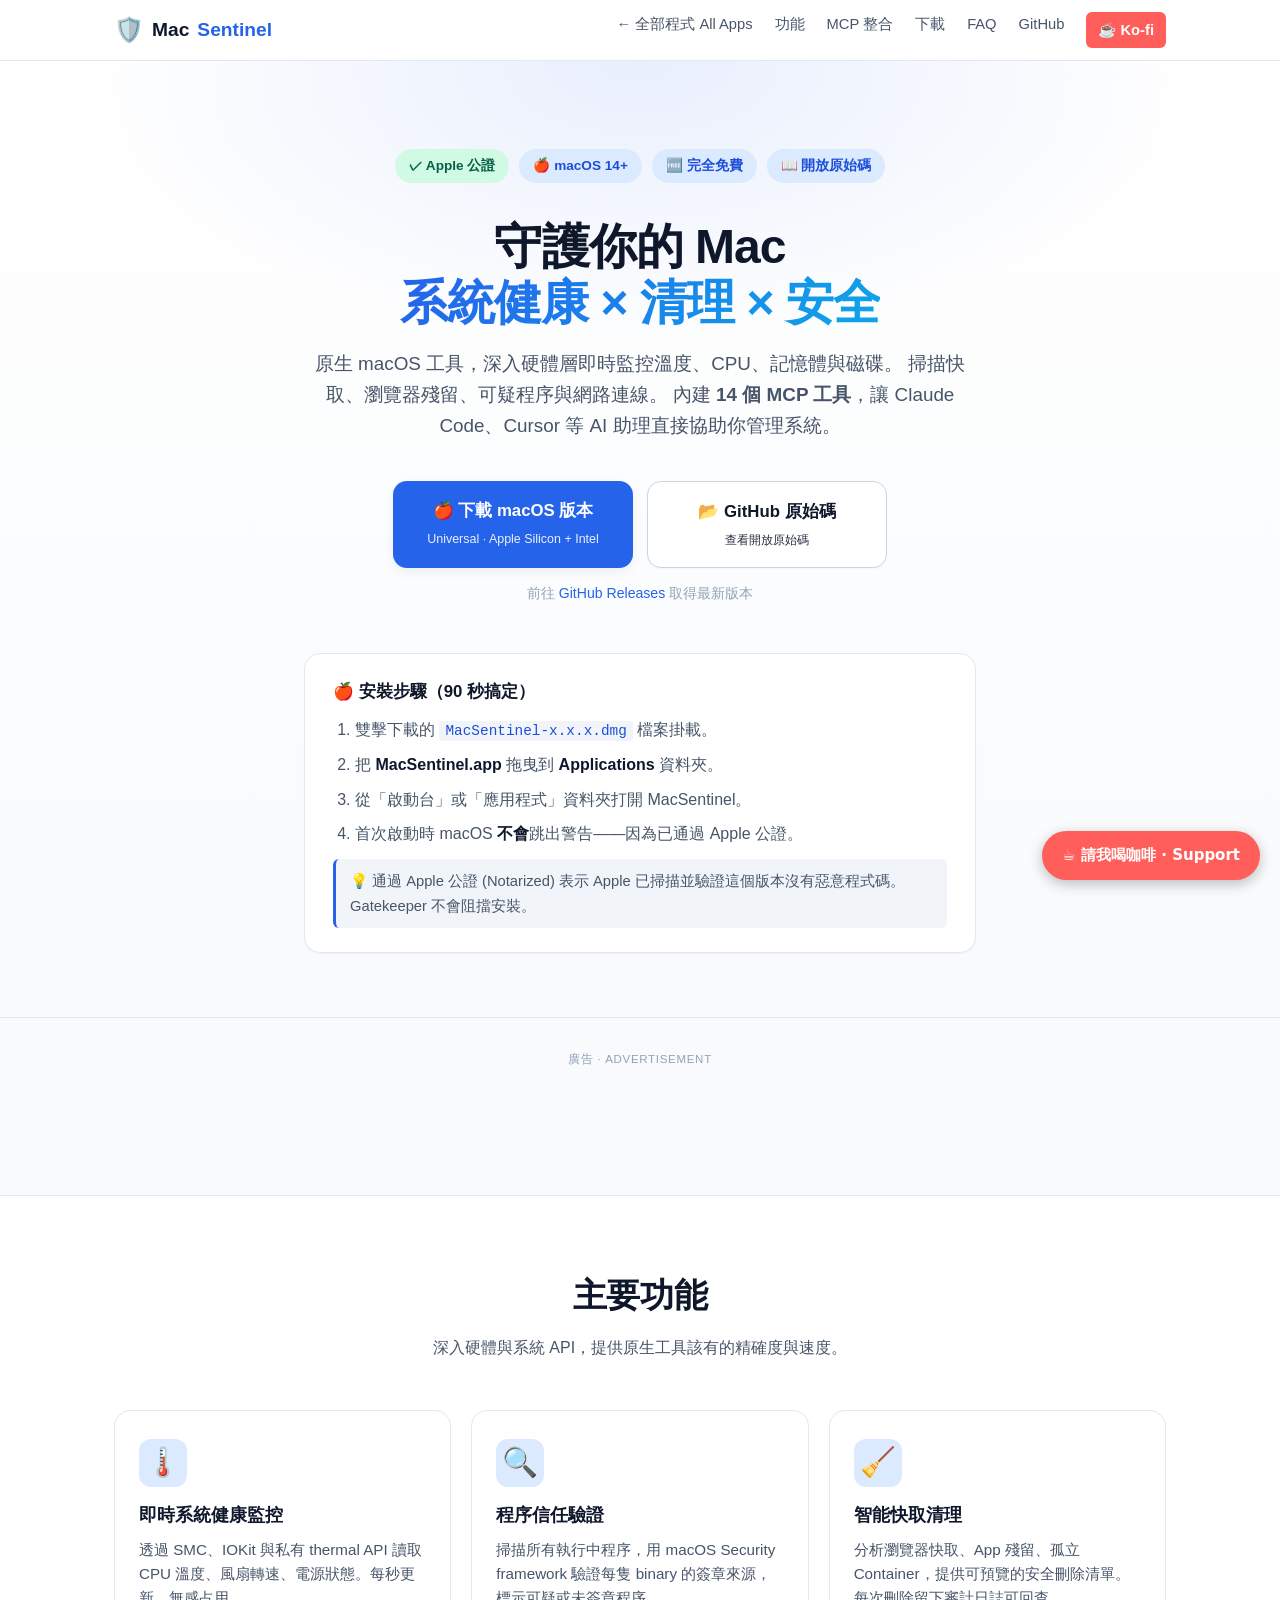
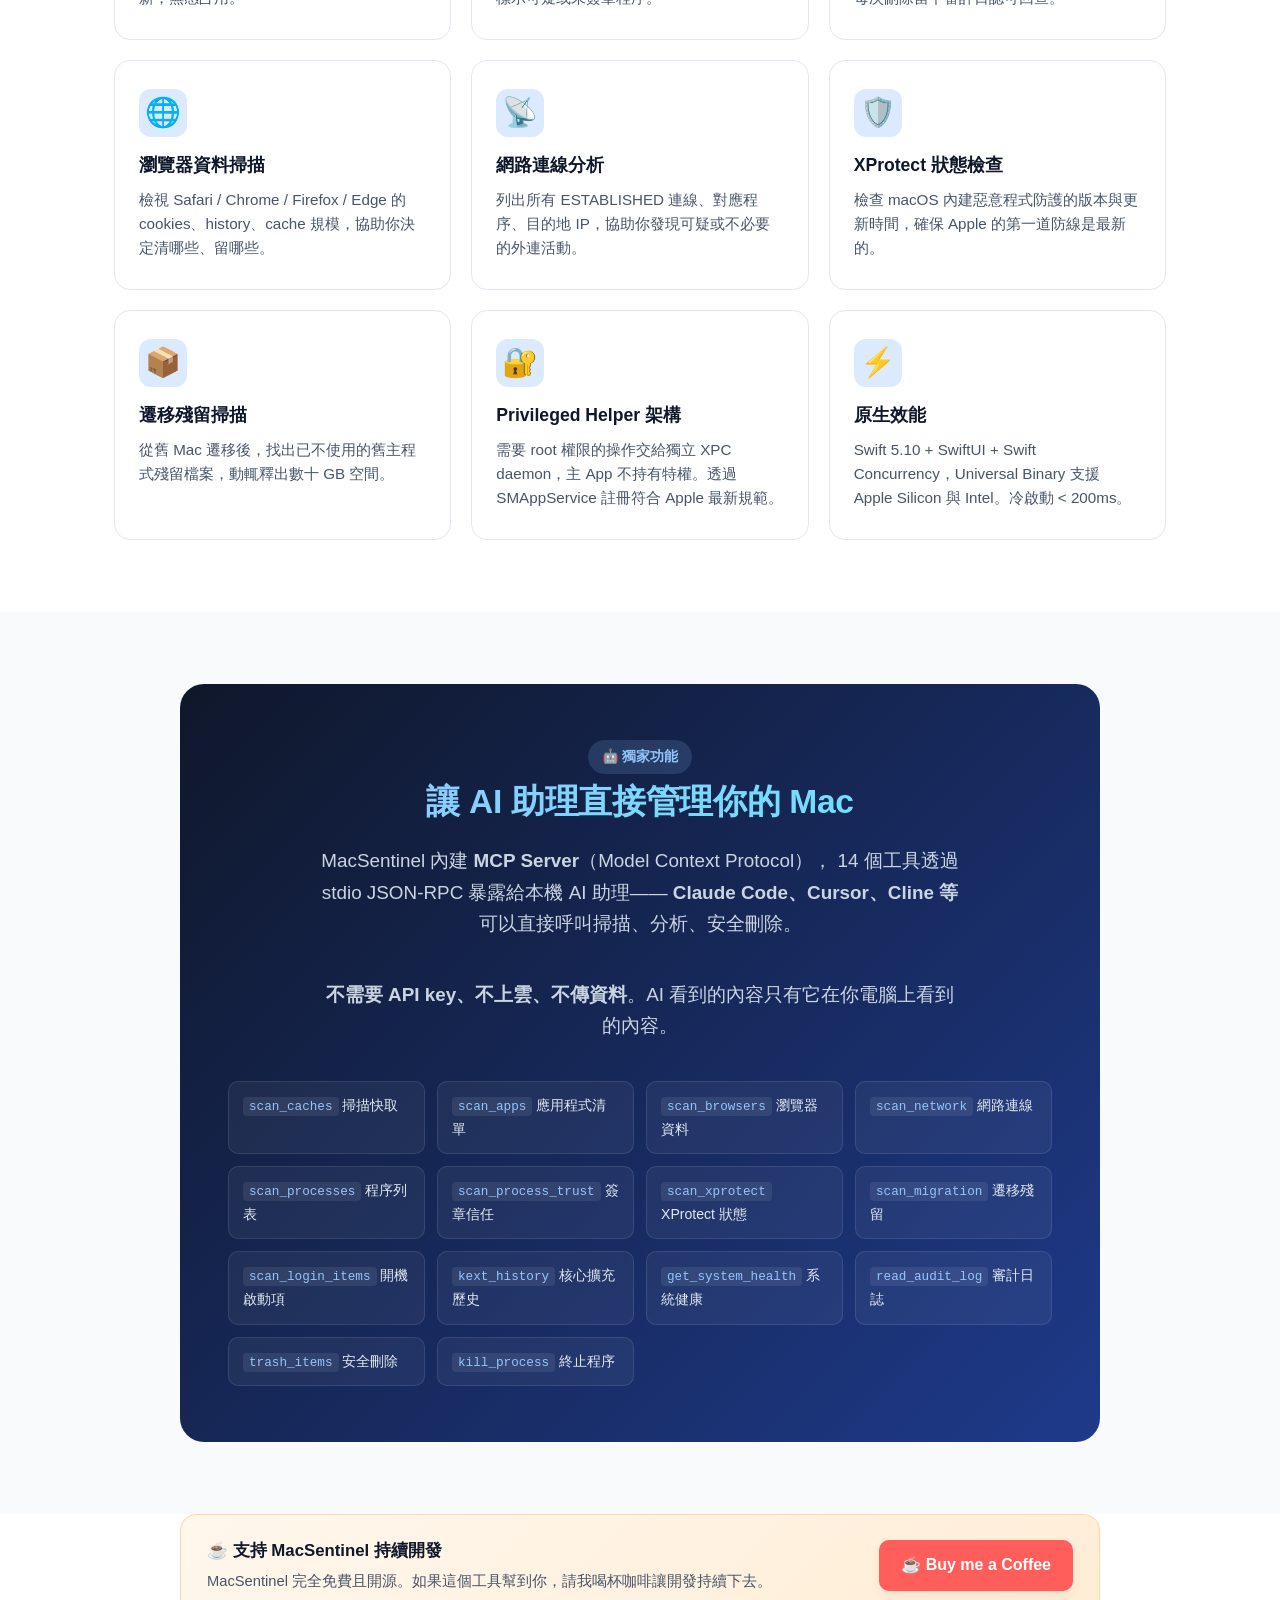
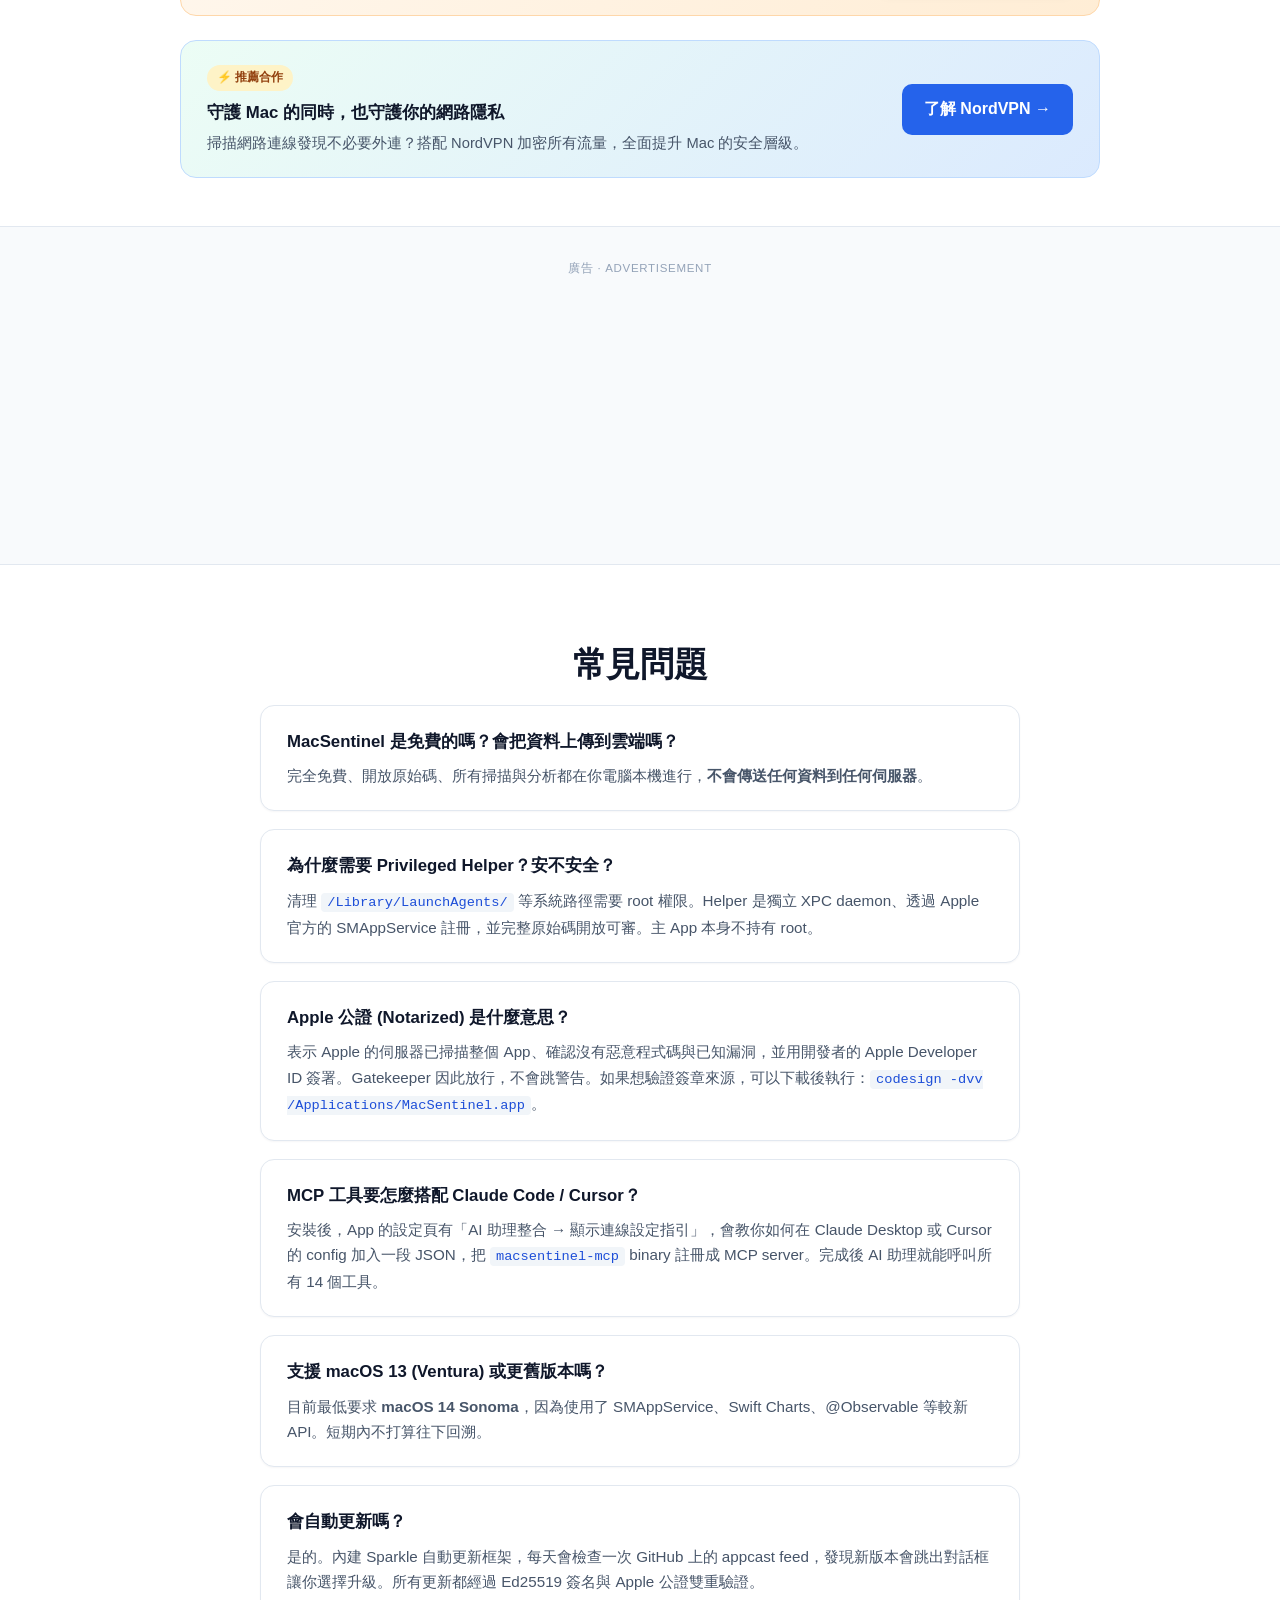
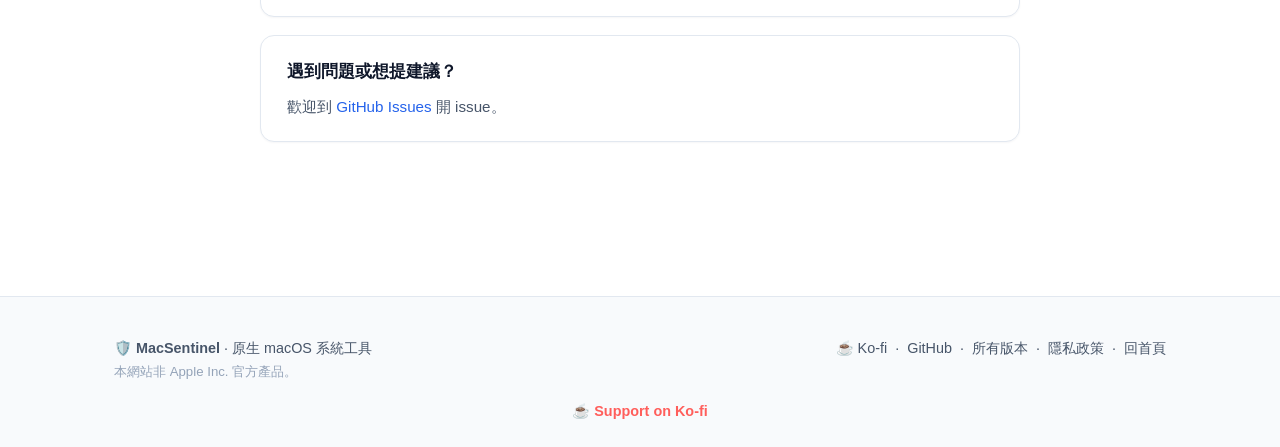
==== commit 6bd06aaf: "Add Ko-fi banner + footer link on MacSentinel landing page" ====
--- a/MacSentinel/index.html
+++ b/MacSentinel/index.html
@@ -202,6 +202,21 @@
     </div>
   </section>
 
+  <!-- ─── Support / Ko-fi (donation, prominent) ─── -->
+  <section class="section" style="padding-top:0; padding-bottom:24px;">
+    <div class="container">
+      <div class="kofi-banner">
+        <div class="kofi-text">
+          <h4>☕ 支持 MacSentinel 持續開發</h4>
+          <p>MacSentinel 完全免費且開源。如果這個工具幫到你，請我喝杯咖啡讓開發持續下去。</p>
+        </div>
+        <a class="kofi-btn" href="https://ko-fi.com/yoyoisgood" target="_blank" rel="noopener">
+          ☕ Buy me a Coffee
+        </a>
+      </div>
+    </div>
+  </section>
+
   <!-- ─── Sponsor / VPN affiliate banner ─── -->
   <section class="section" style="padding-top:0; padding-bottom:48px;">
     <div class="container">
@@ -275,6 +290,8 @@
         <span class="muted">本網站非 Apple Inc. 官方產品。</span>
       </div>
       <div>
+        <a href="https://ko-fi.com/yoyoisgood" target="_blank" rel="noopener">☕ Ko-fi</a>
+        &nbsp;·&nbsp;
         <a href="https://github.com/cenxialiu7-cloud/MacSentinel" target="_blank" rel="noopener">GitHub</a>
         &nbsp;·&nbsp;
         <a href="https://github.com/cenxialiu7-cloud/MacSentinel/releases" target="_blank" rel="noopener">所有版本</a>
--- a/MacSentinel/style.css
+++ b/MacSentinel/style.css
@@ -273,6 +273,33 @@
 }
 .faq-item p { color: var(--text-dim); font-size: 0.95rem; }
 
+/* ─── Ko-fi donation banner ────────────────────────────────────────── */
+.kofi-banner {
+  max-width: 920px; margin: 0 auto;
+  background: linear-gradient(135deg, #fff7ed 0%, #ffedd5 100%);
+  border: 1px solid #fed7aa;
+  border-radius: 16px;
+  padding: 22px 26px;
+  display: flex; align-items: center; justify-content: space-between;
+  gap: 20px; flex-wrap: wrap;
+}
+.kofi-text { flex: 1; min-width: 240px; }
+.kofi-text h4 { font-size: 1.05rem; margin-bottom: 4px; }
+.kofi-text p { color: var(--text-dim); font-size: 0.92rem; }
+.kofi-btn {
+  background: #ff5e5b; color: #fff;
+  padding: 12px 22px; border-radius: 10px;
+  font-weight: 700; white-space: nowrap;
+  box-shadow: var(--shadow);
+  transition: background 0.15s, transform 0.15s;
+}
+.kofi-btn:hover {
+  background: #ff3a37;
+  color: #fff;
+  text-decoration: none;
+  transform: translateY(-1px);
+}
+
 /* ─── Sponsor / VPN affiliate banner ───────────────────────────────── */
 .sponsor-banner {
   max-width: 920px; margin: 0 auto;
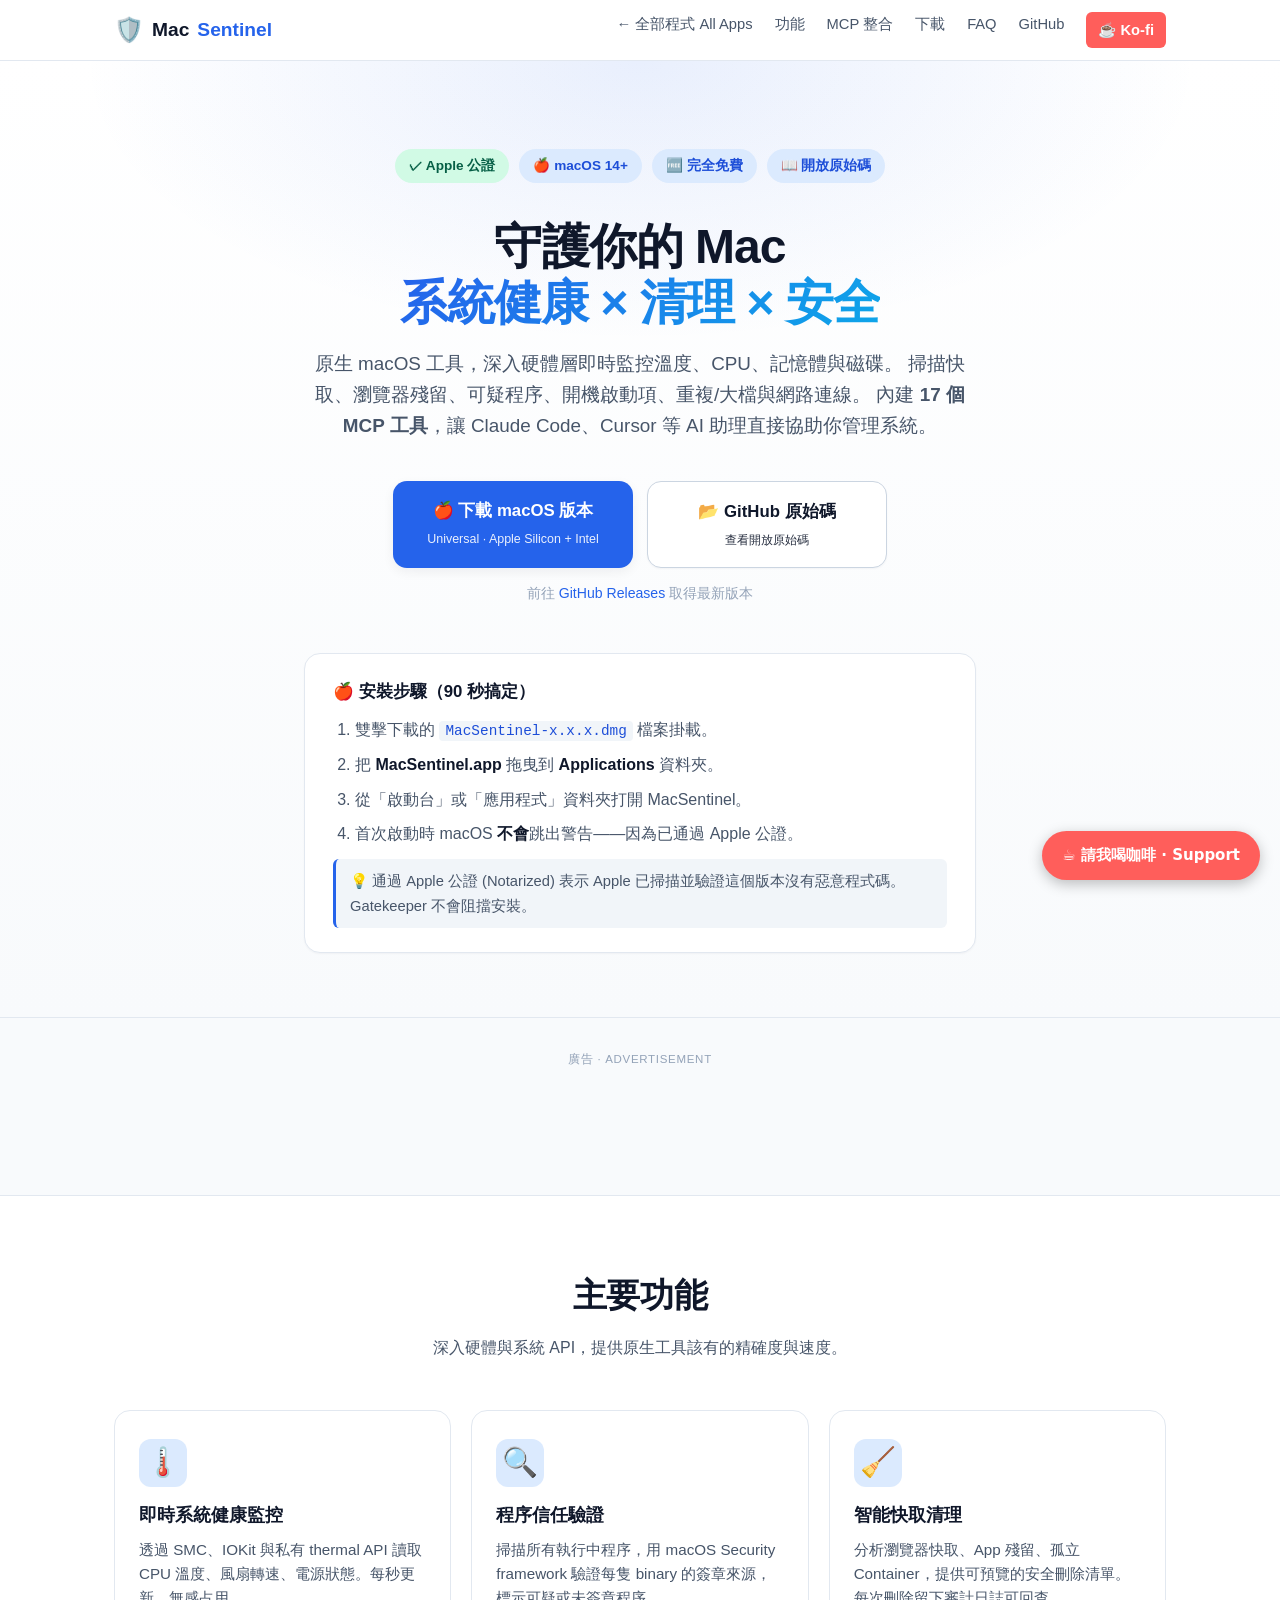
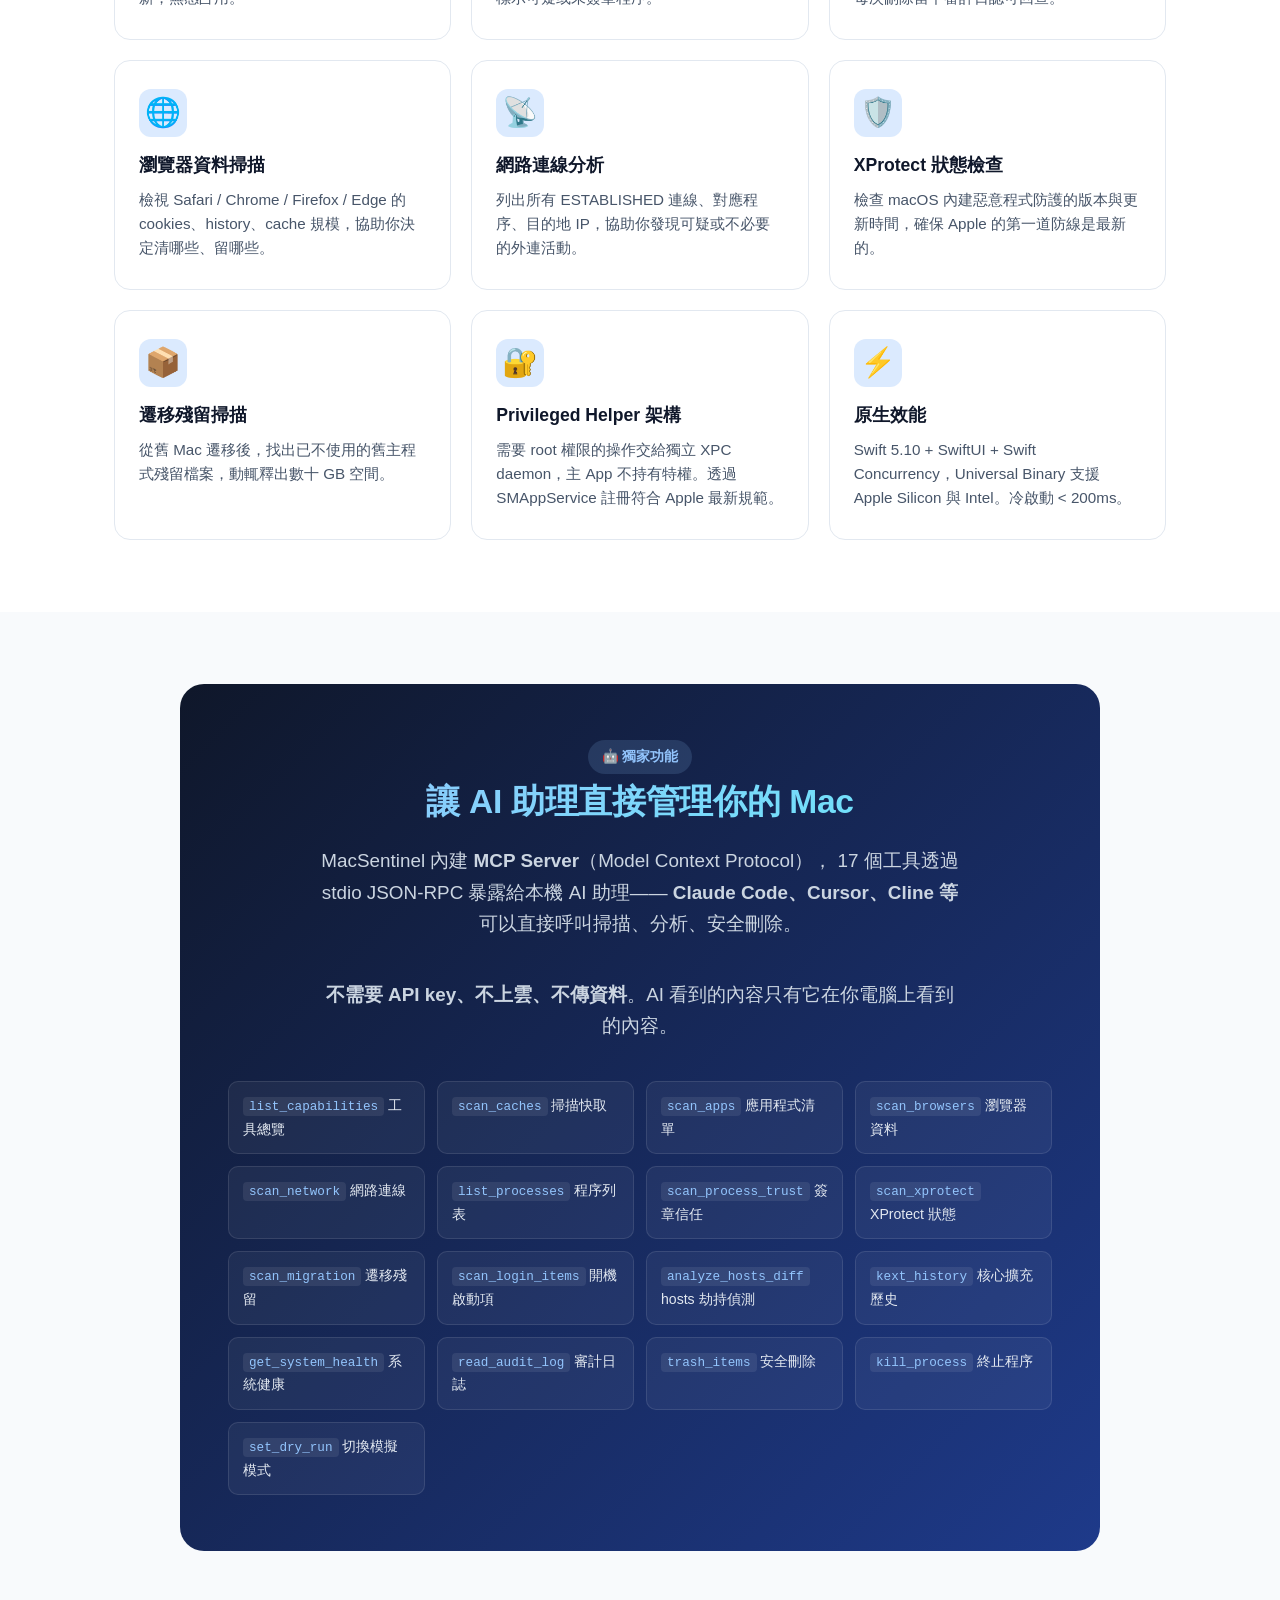
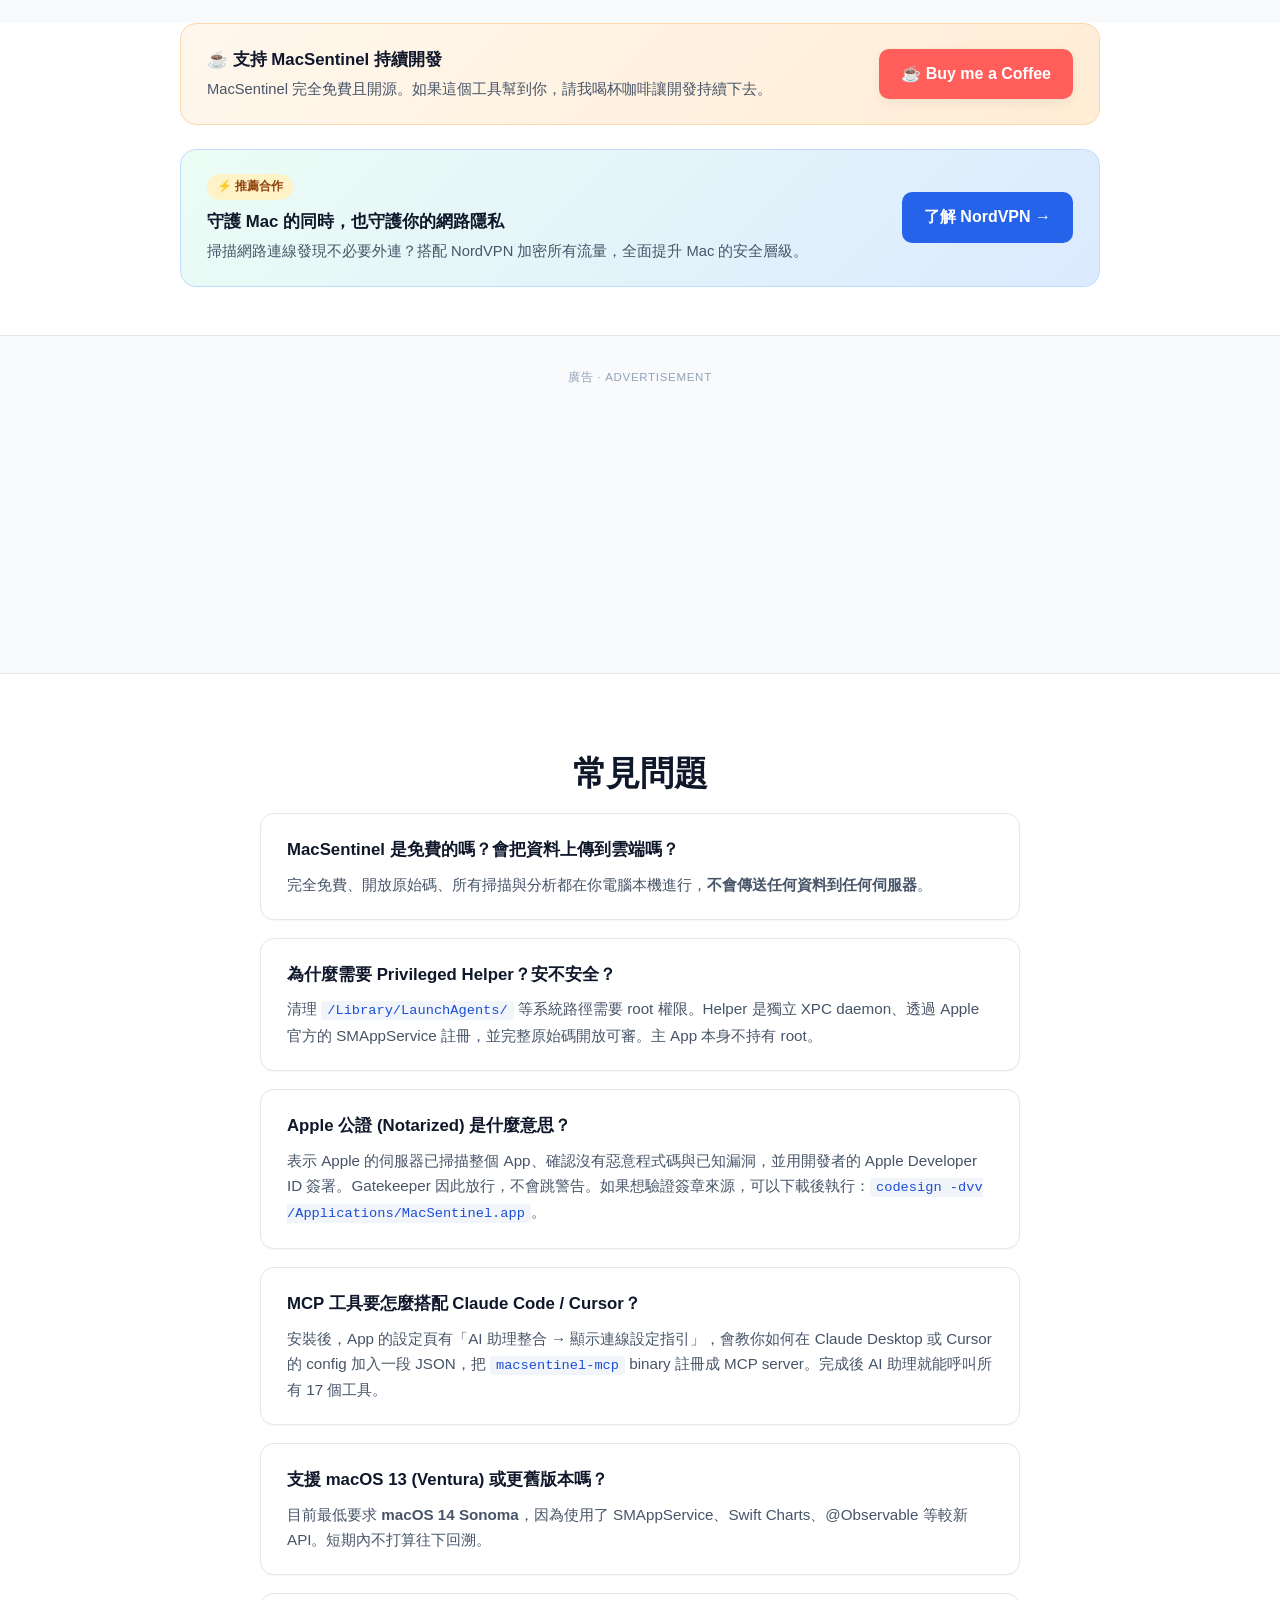
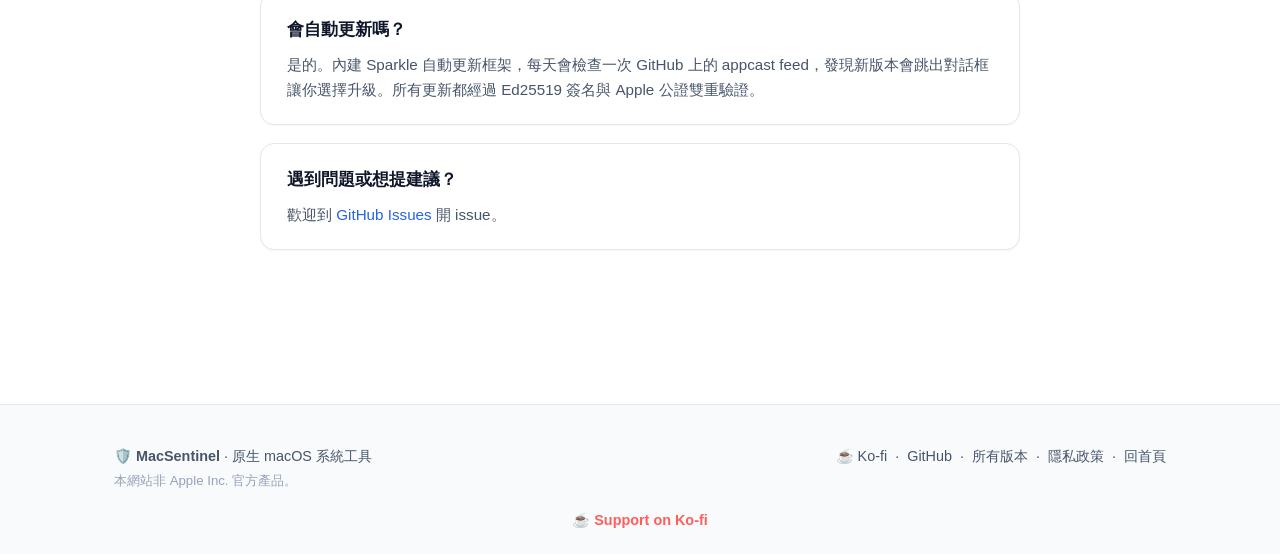
==== commit d28d22f8: "MacSentinel: align landing page with v1.1.7 — 17 MCP tools Source-of-truth (MacSentinelMCP/main.swif" ====
--- a/MacSentinel/index.html
+++ b/MacSentinel/index.html
@@ -4,7 +4,7 @@
   <meta charset="UTF-8" />
   <meta name="viewport" content="width=device-width, initial-scale=1.0" />
   <title>MacSentinel — 原生 macOS 系統優化與安全工具</title>
-  <meta name="description" content="MacSentinel 是免費的原生 macOS 系統健康、清理與安全檢查工具，已通過 Apple 公證，內建 14 個 MCP 工具讓本機 AI 助理直接協助你管理系統。" />
+  <meta name="description" content="MacSentinel 是免費的原生 macOS 系統健康、清理與安全檢查工具，已通過 Apple 公證，內建 17 個 MCP 工具讓本機 AI 助理直接協助你管理系統。" />
   <meta name="keywords" content="MacSentinel, macOS, mac optimization, system cleanup, mac security, MCP, Claude Code, Cursor" />
   <meta name="theme-color" content="#2563eb" />
 
@@ -60,8 +60,8 @@
 
       <p class="lead">
         原生 macOS 工具，深入硬體層即時監控溫度、CPU、記憶體與磁碟。
-        掃描快取、瀏覽器殘留、可疑程序與網路連線。
-        內建 <strong>14 個 MCP 工具</strong>，讓 Claude Code、Cursor 等 AI 助理直接協助你管理系統。
+        掃描快取、瀏覽器殘留、可疑程序、開機啟動項、重複/大檔與網路連線。
+        內建 <strong>17 個 MCP 工具</strong>，讓 Claude Code、Cursor 等 AI 助理直接協助你管理系統。
       </p>
 
       <!-- Download buttons — populated dynamically from the latest GitHub Release -->
@@ -175,7 +175,7 @@
         <h2>讓 AI 助理直接管理你的 Mac</h2>
         <p class="lead">
           MacSentinel 內建 <strong>MCP Server</strong>（Model Context Protocol），
-          14 個工具透過 stdio JSON-RPC 暴露給本機 AI 助理——
+          17 個工具透過 stdio JSON-RPC 暴露給本機 AI 助理——
           <strong>Claude Code、Cursor、Cline 等</strong>可以直接呼叫掃描、分析、安全刪除。
         </p>
         <p class="lead" style="margin-top:12px">
@@ -183,20 +183,23 @@
         </p>
 
         <div class="mcp-tools">
+          <div class="mcp-tool"><code>list_capabilities</code> 工具總覽</div>
           <div class="mcp-tool"><code>scan_caches</code> 掃描快取</div>
           <div class="mcp-tool"><code>scan_apps</code> 應用程式清單</div>
           <div class="mcp-tool"><code>scan_browsers</code> 瀏覽器資料</div>
           <div class="mcp-tool"><code>scan_network</code> 網路連線</div>
-          <div class="mcp-tool"><code>scan_processes</code> 程序列表</div>
+          <div class="mcp-tool"><code>list_processes</code> 程序列表</div>
           <div class="mcp-tool"><code>scan_process_trust</code> 簽章信任</div>
           <div class="mcp-tool"><code>scan_xprotect</code> XProtect 狀態</div>
           <div class="mcp-tool"><code>scan_migration</code> 遷移殘留</div>
           <div class="mcp-tool"><code>scan_login_items</code> 開機啟動項</div>
+          <div class="mcp-tool"><code>analyze_hosts_diff</code> hosts 劫持偵測</div>
           <div class="mcp-tool"><code>kext_history</code> 核心擴充歷史</div>
           <div class="mcp-tool"><code>get_system_health</code> 系統健康</div>
           <div class="mcp-tool"><code>read_audit_log</code> 審計日誌</div>
           <div class="mcp-tool"><code>trash_items</code> 安全刪除</div>
           <div class="mcp-tool"><code>kill_process</code> 終止程序</div>
+          <div class="mcp-tool"><code>set_dry_run</code> 切換模擬模式</div>
         </div>
       </div>
     </div>
@@ -262,7 +265,7 @@
 
       <div class="faq-item">
         <h3>MCP 工具要怎麼搭配 Claude Code / Cursor？</h3>
-        <p>安裝後，App 的設定頁有「AI 助理整合 → 顯示連線設定指引」，會教你如何在 Claude Desktop 或 Cursor 的 config 加入一段 JSON，把 <code>macsentinel-mcp</code> binary 註冊成 MCP server。完成後 AI 助理就能呼叫所有 14 個工具。</p>
+        <p>安裝後，App 的設定頁有「AI 助理整合 → 顯示連線設定指引」，會教你如何在 Claude Desktop 或 Cursor 的 config 加入一段 JSON，把 <code>macsentinel-mcp</code> binary 註冊成 MCP server。完成後 AI 助理就能呼叫所有 17 個工具。</p>
       </div>
 
       <div class="faq-item">
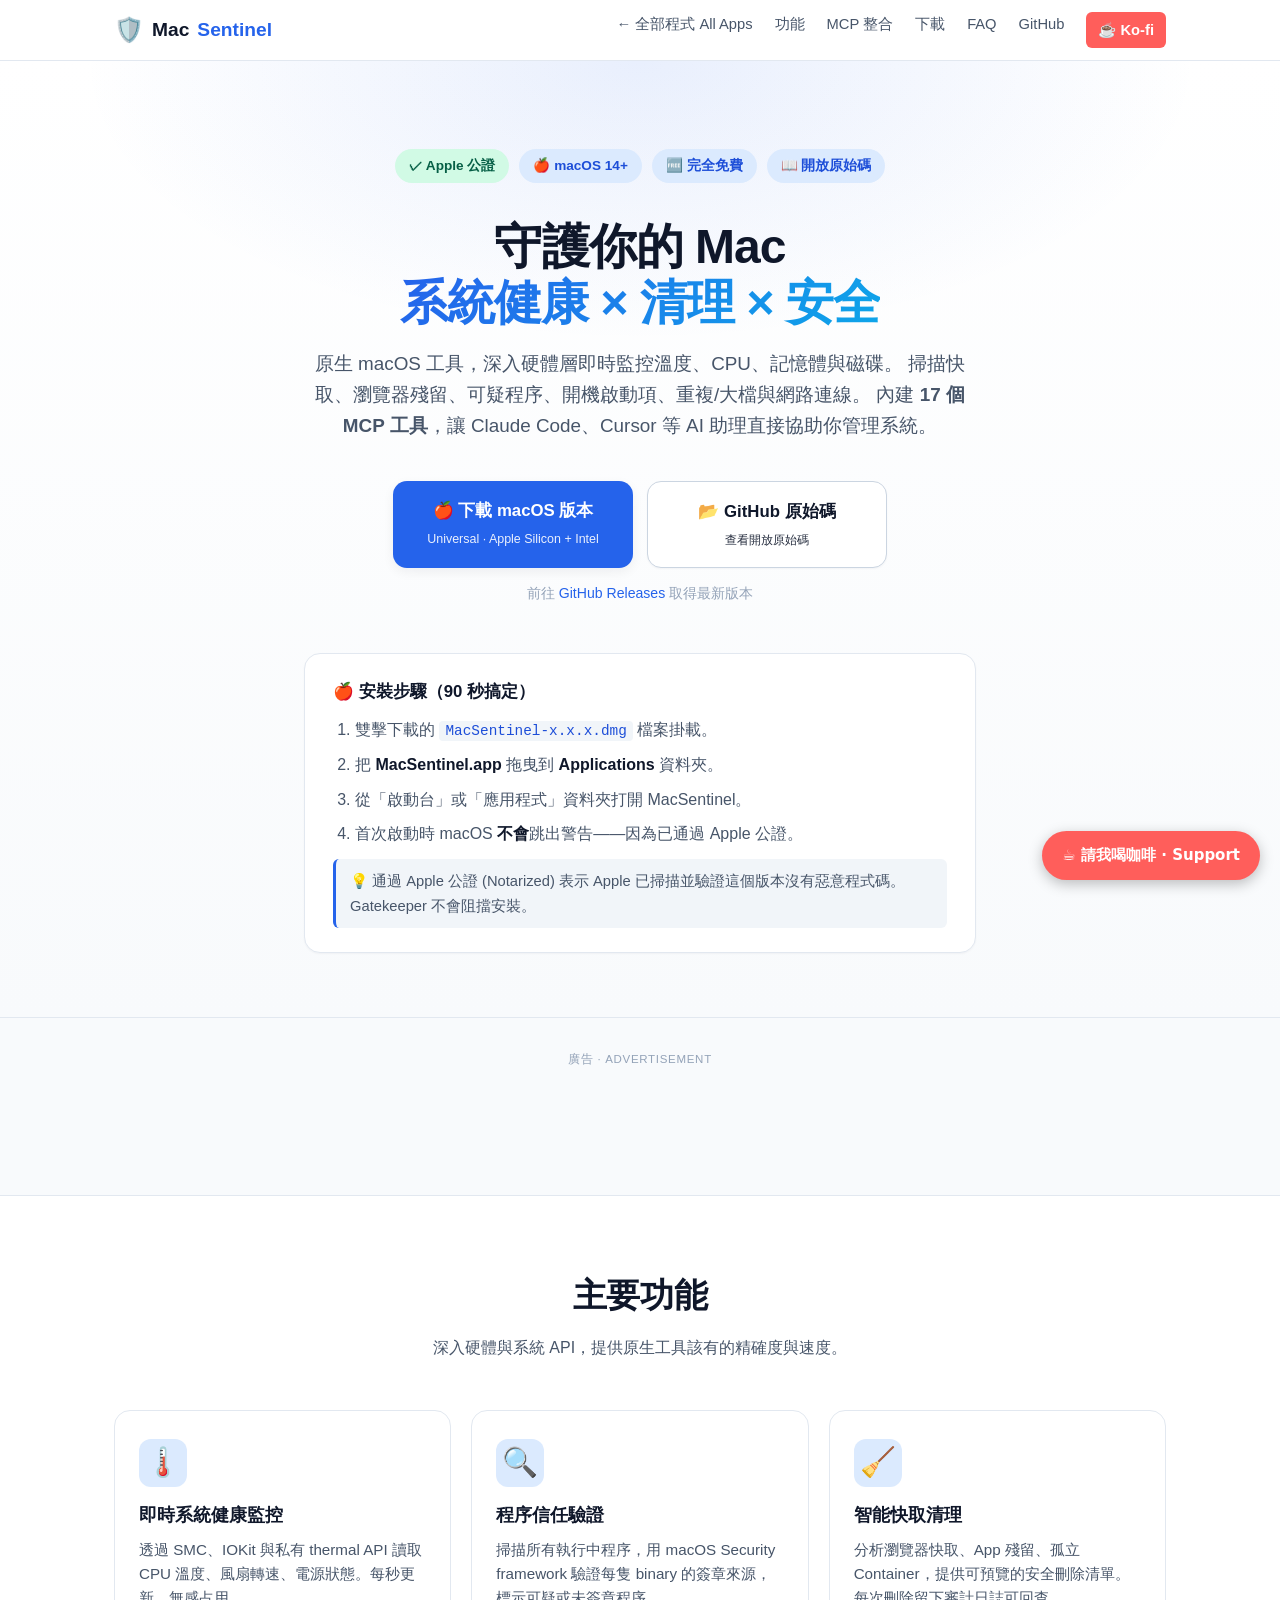
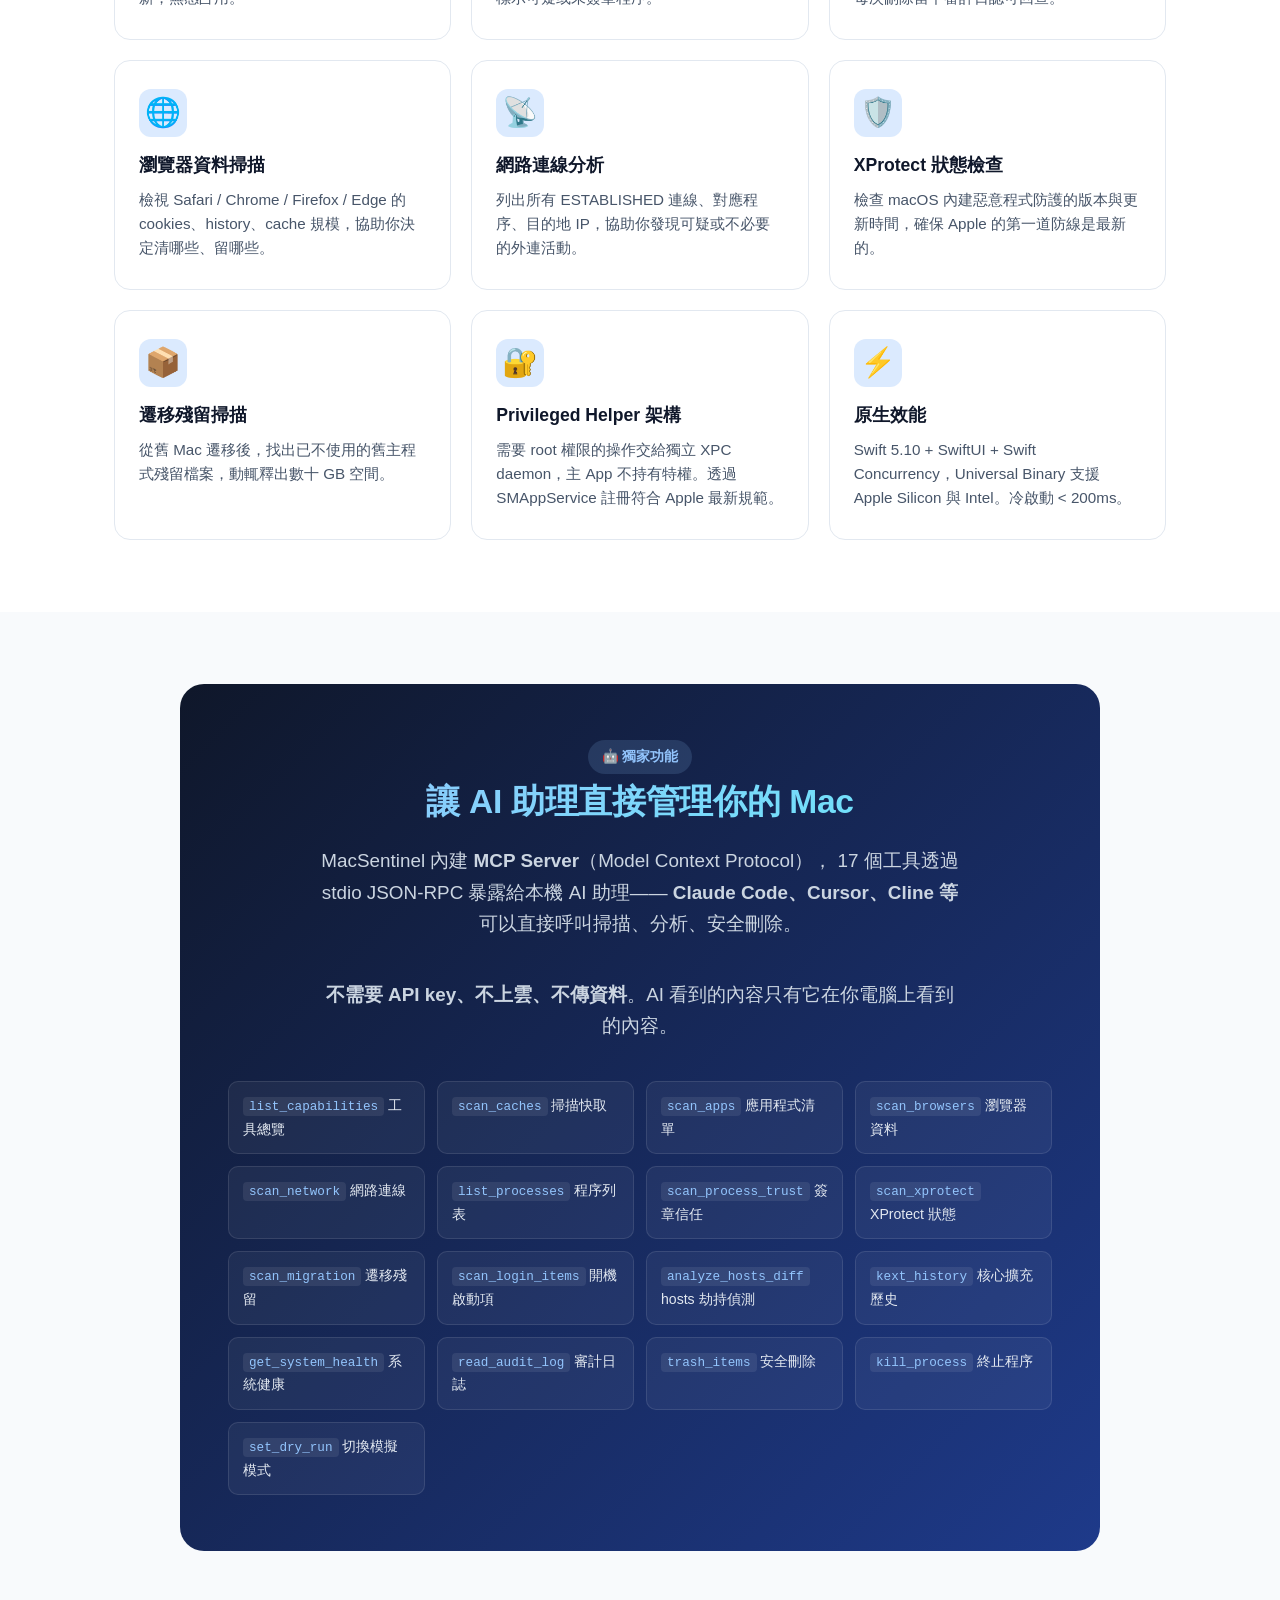
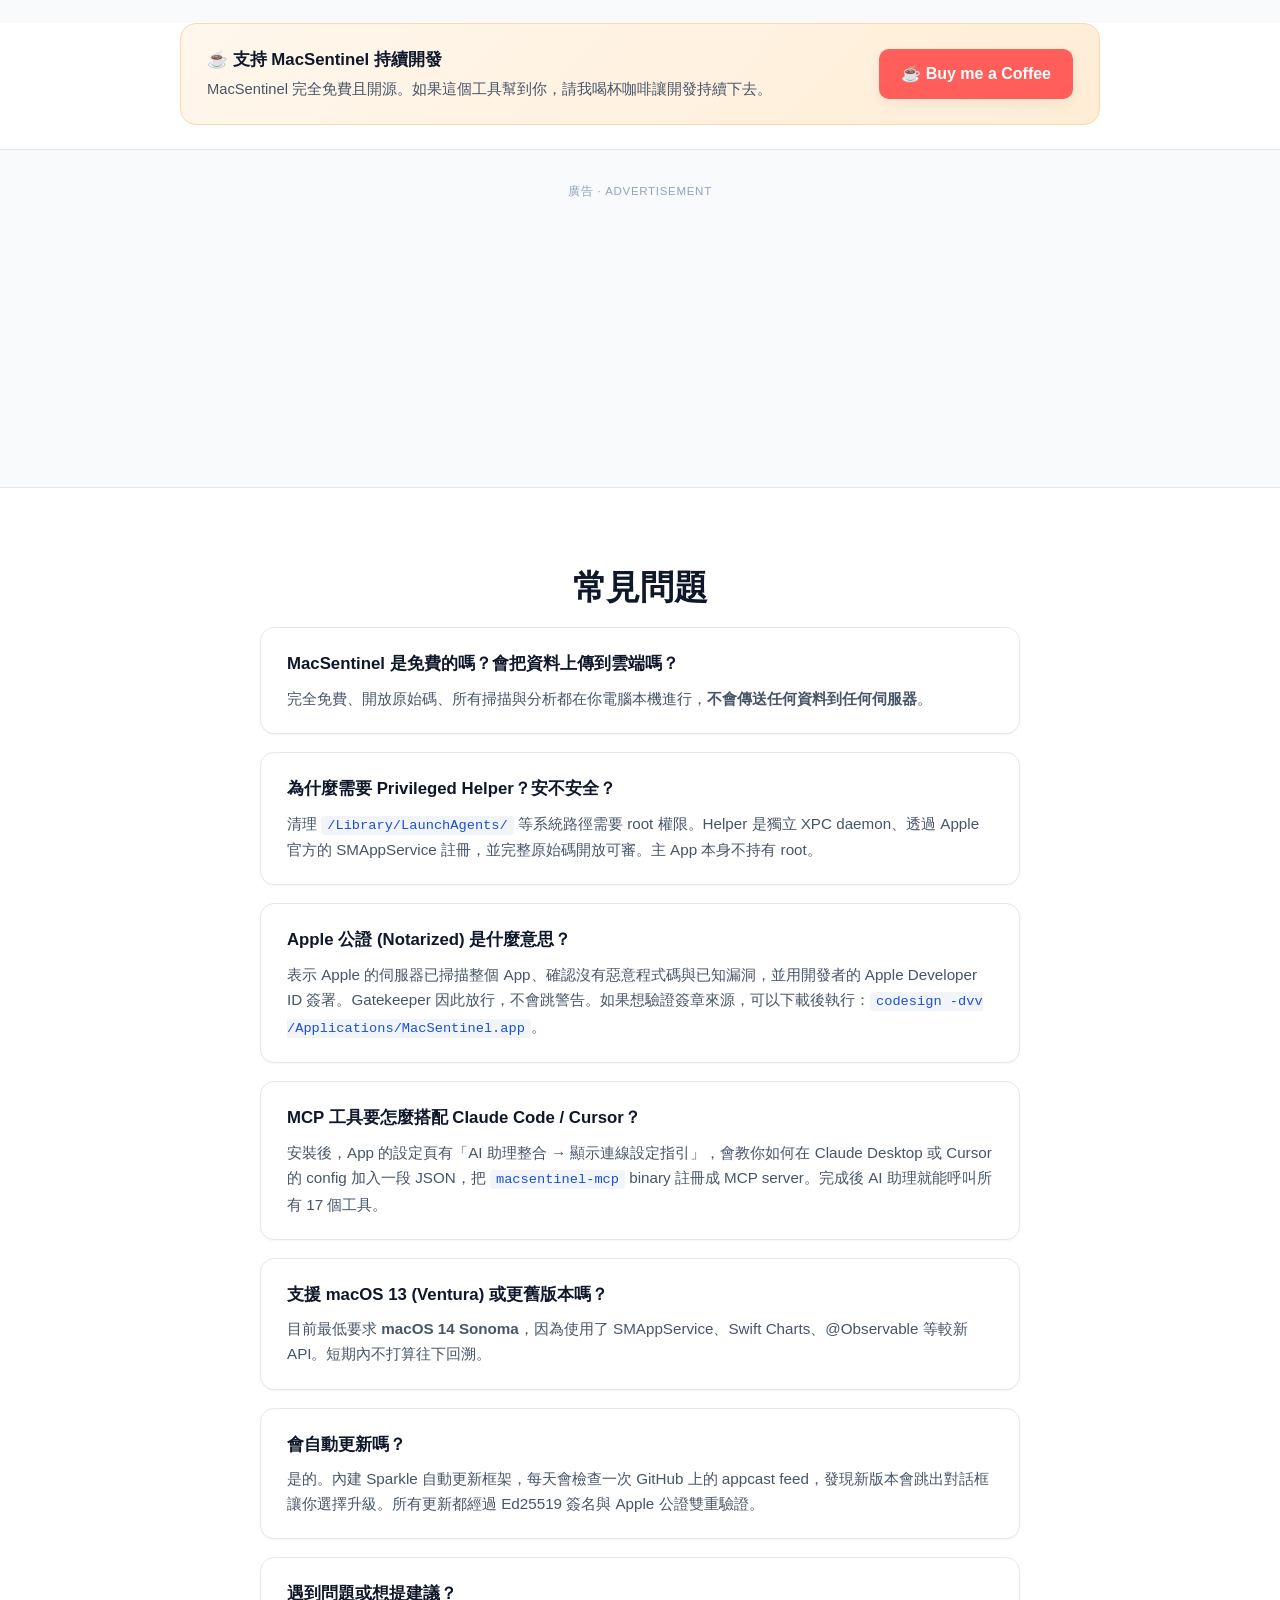
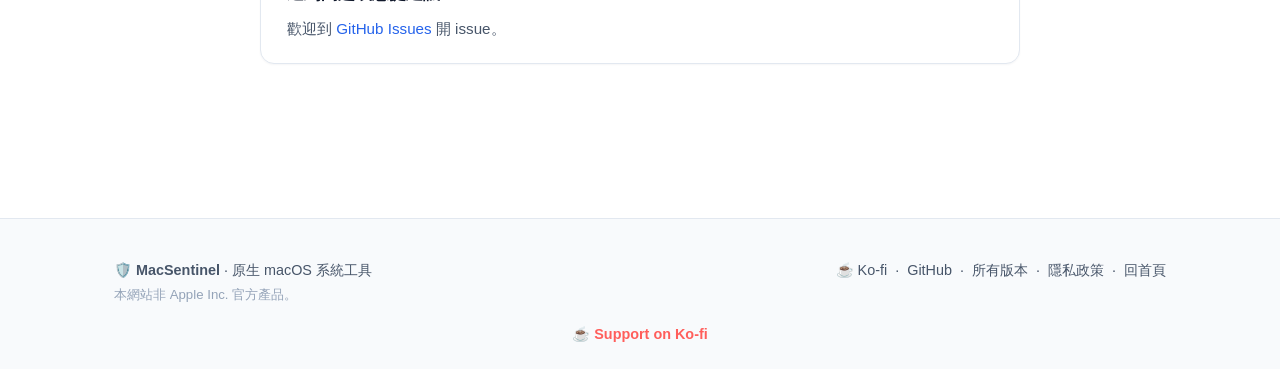
==== commit a39d4b9e: "MacSentinel: remove VPN affiliate section (sponsor banner + CSS) Aligns with v1.1.8 app: MacSentinel" ====
--- a/MacSentinel/index.html
+++ b/MacSentinel/index.html
@@ -220,22 +220,6 @@
     </div>
   </section>
 
-  <!-- ─── Sponsor / VPN affiliate banner ─── -->
-  <section class="section" style="padding-top:0; padding-bottom:48px;">
-    <div class="container">
-      <div class="sponsor-banner">
-        <div class="sponsor-text">
-          <span class="sponsor-badge">⚡ 推薦合作</span>
-          <h4>守護 Mac 的同時，也守護你的網路隱私</h4>
-          <p>掃描網路連線發現不必要外連？搭配 NordVPN 加密所有流量，全面提升 Mac 的安全層級。</p>
-        </div>
-        <a class="sponsor-btn" href="https://nordvpn.com/?utm_source=macsentinel&utm_medium=landing&utm_campaign=sponsor" target="_blank" rel="noopener nofollow sponsored">
-          了解 NordVPN →
-        </a>
-      </div>
-    </div>
-  </section>
-
   <!-- ═══ AD ZONE #2 — Rectangle 300×250 ═══ -->
   <div class="ad-zone-wrap">
     <div class="ad-label">廣告 · Advertisement</div>
--- a/MacSentinel/style.css
+++ b/MacSentinel/style.css
@@ -300,32 +300,6 @@
   transform: translateY(-1px);
 }
 
-/* ─── Sponsor / VPN affiliate banner ───────────────────────────────── */
-.sponsor-banner {
-  max-width: 920px; margin: 0 auto;
-  background: linear-gradient(135deg, #ecfdf5 0%, #dbeafe 100%);
-  border: 1px solid #bfdbfe;
-  border-radius: 16px;
-  padding: 22px 26px;
-  display: flex; align-items: center; justify-content: space-between;
-  gap: 20px; flex-wrap: wrap;
-}
-.sponsor-text { flex: 1; min-width: 240px; }
-.sponsor-badge {
-  display: inline-block;
-  background: #fef3c7; color: #92400e;
-  padding: 3px 10px; border-radius: 999px;
-  font-size: 0.75rem; font-weight: 700; margin-bottom: 8px;
-}
-.sponsor-text h4 { font-size: 1.05rem; margin-bottom: 4px; }
-.sponsor-text p { color: var(--text-dim); font-size: 0.92rem; }
-.sponsor-btn {
-  background: var(--accent); color: #fff;
-  padding: 12px 22px; border-radius: 10px;
-  font-weight: 600; white-space: nowrap;
-}
-.sponsor-btn:hover { background: var(--accent-hover); color: #fff; text-decoration: none; }
-
 /* ─── Footer ───────────────────────────────────────────────────────── */
 .site-footer {
   background: var(--bg-alt);
